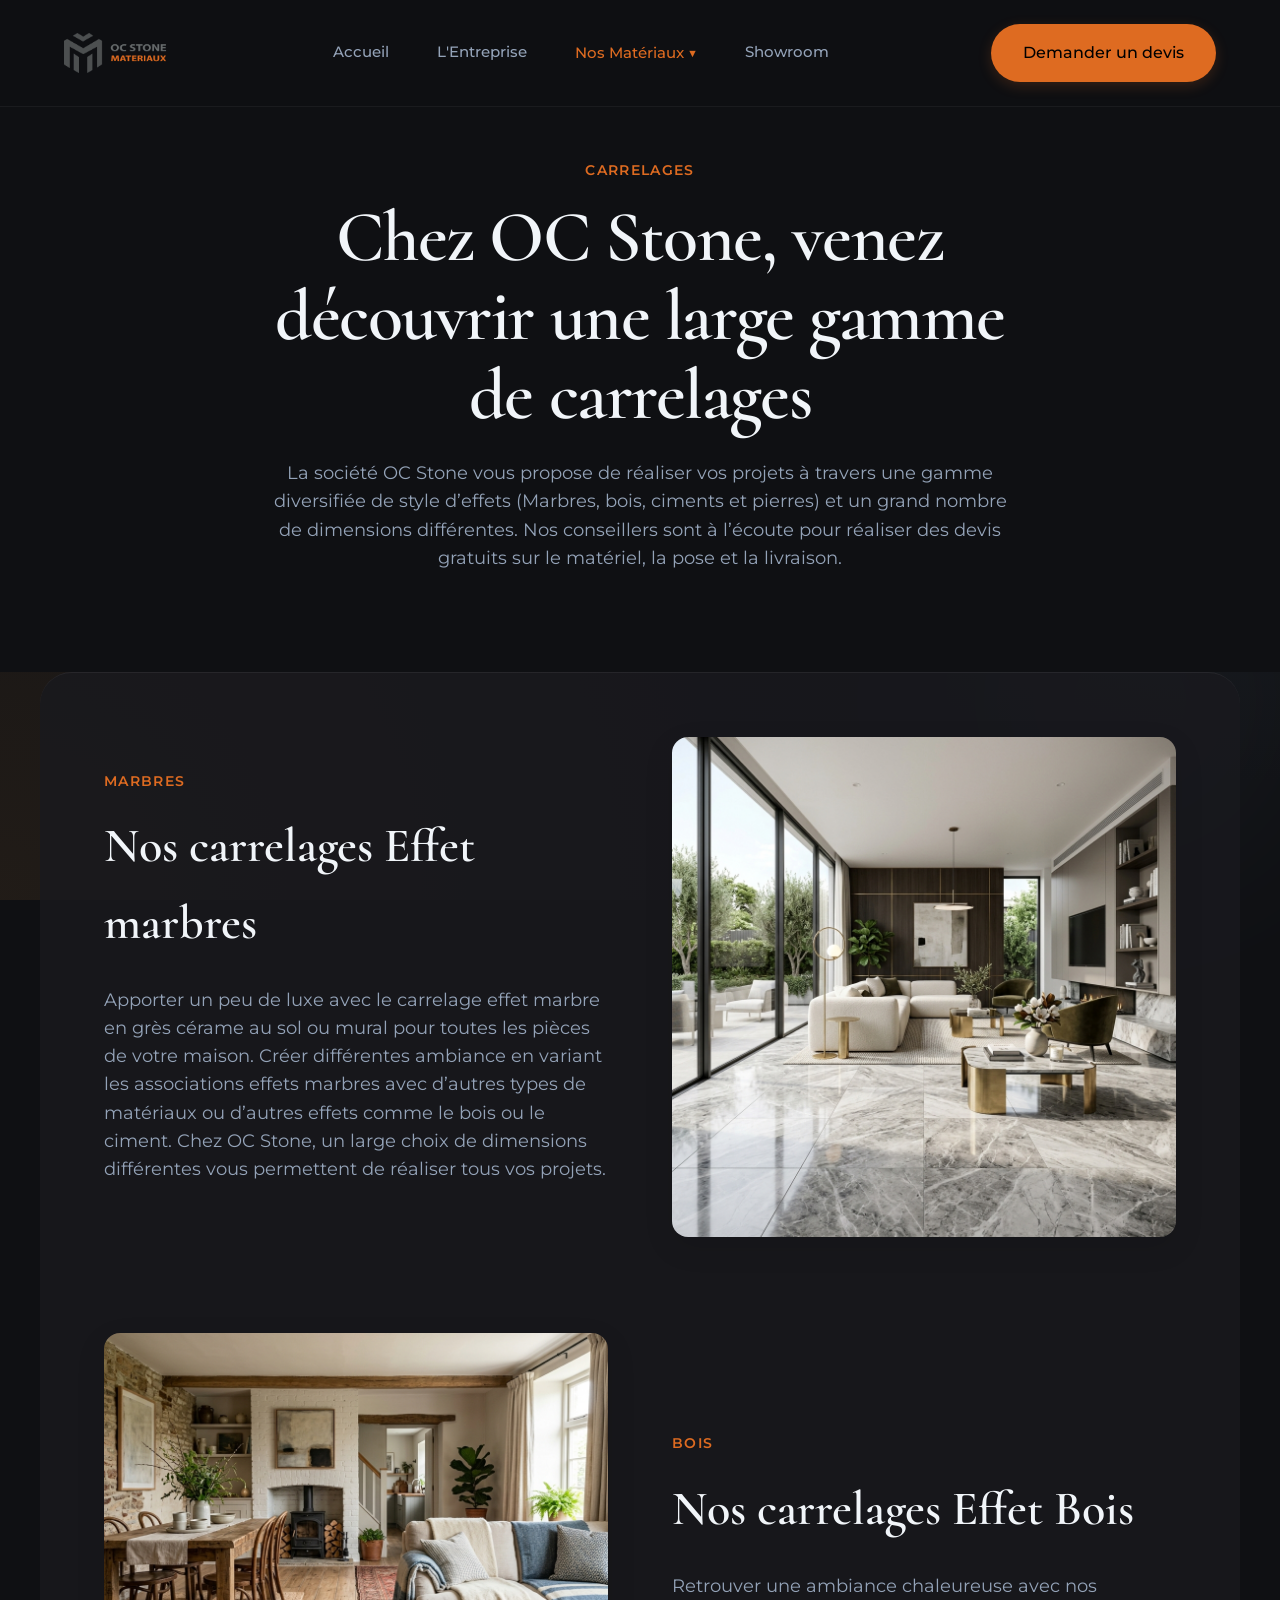
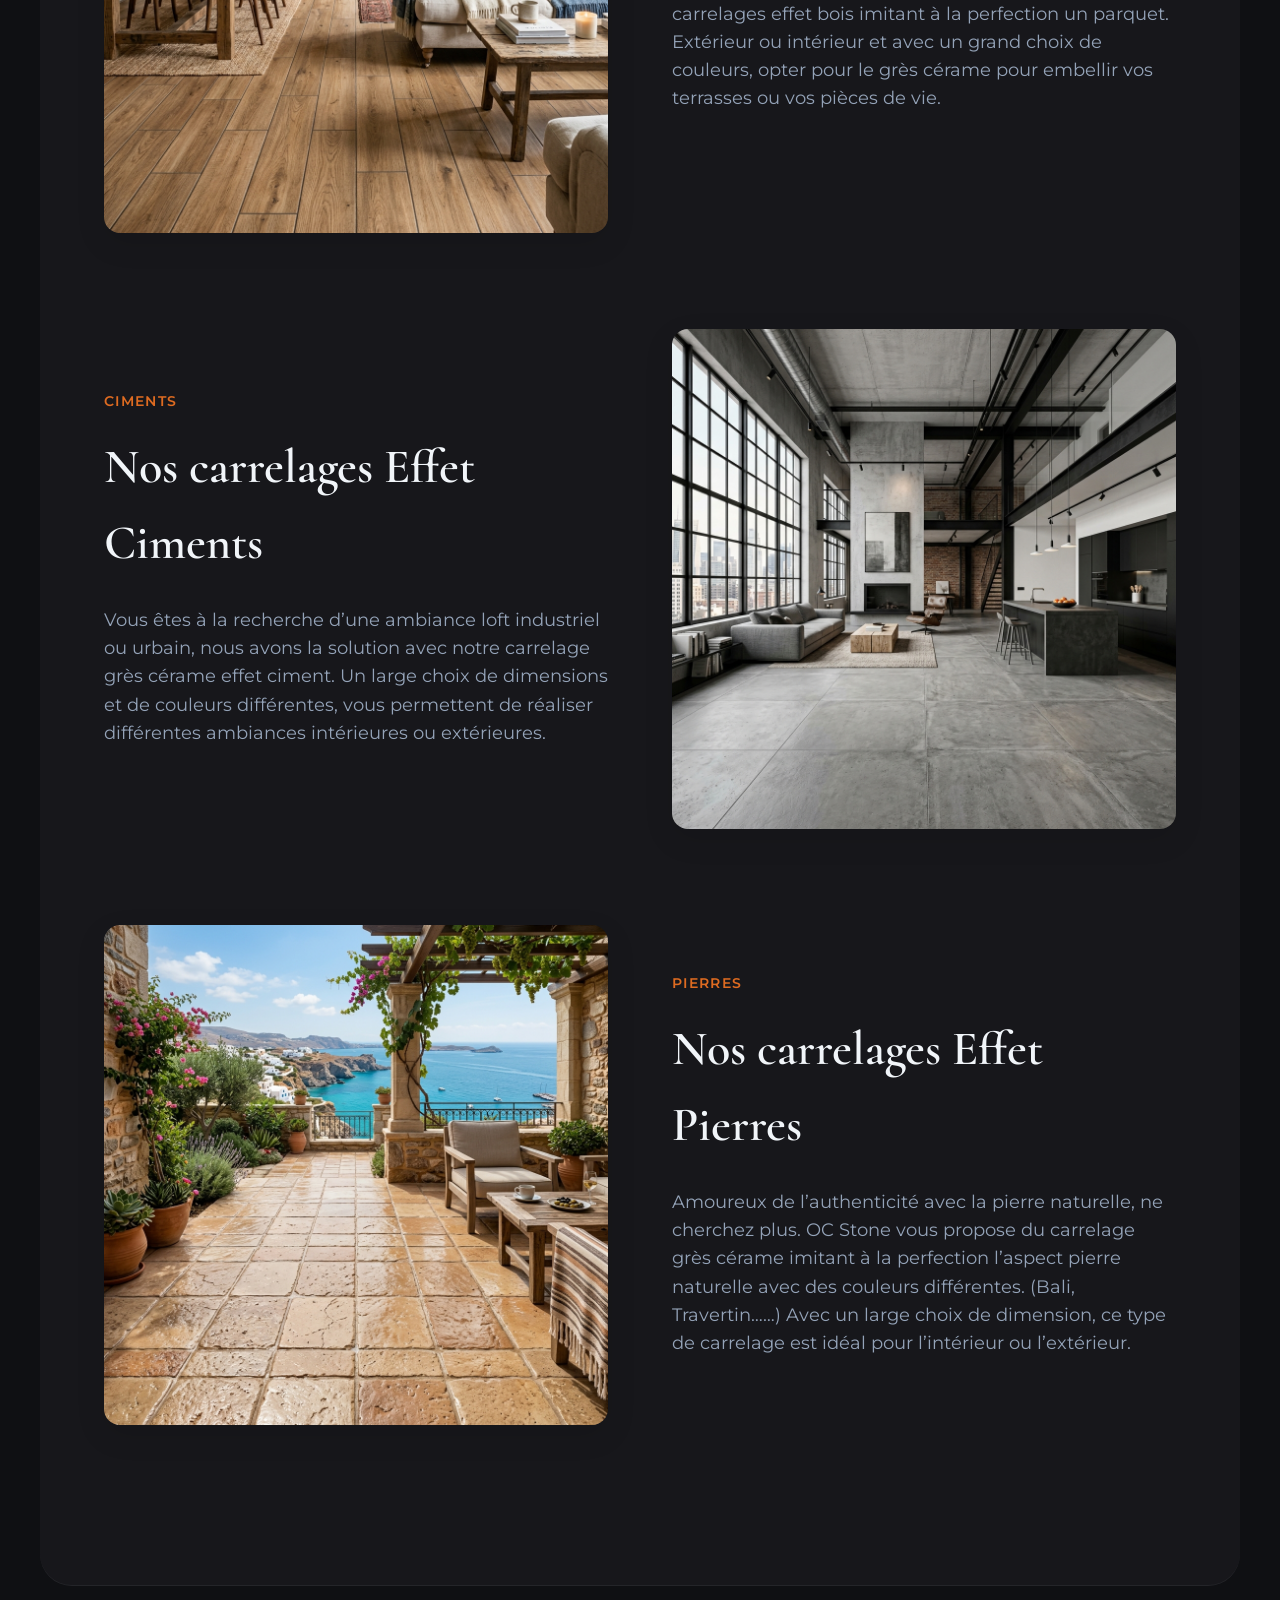
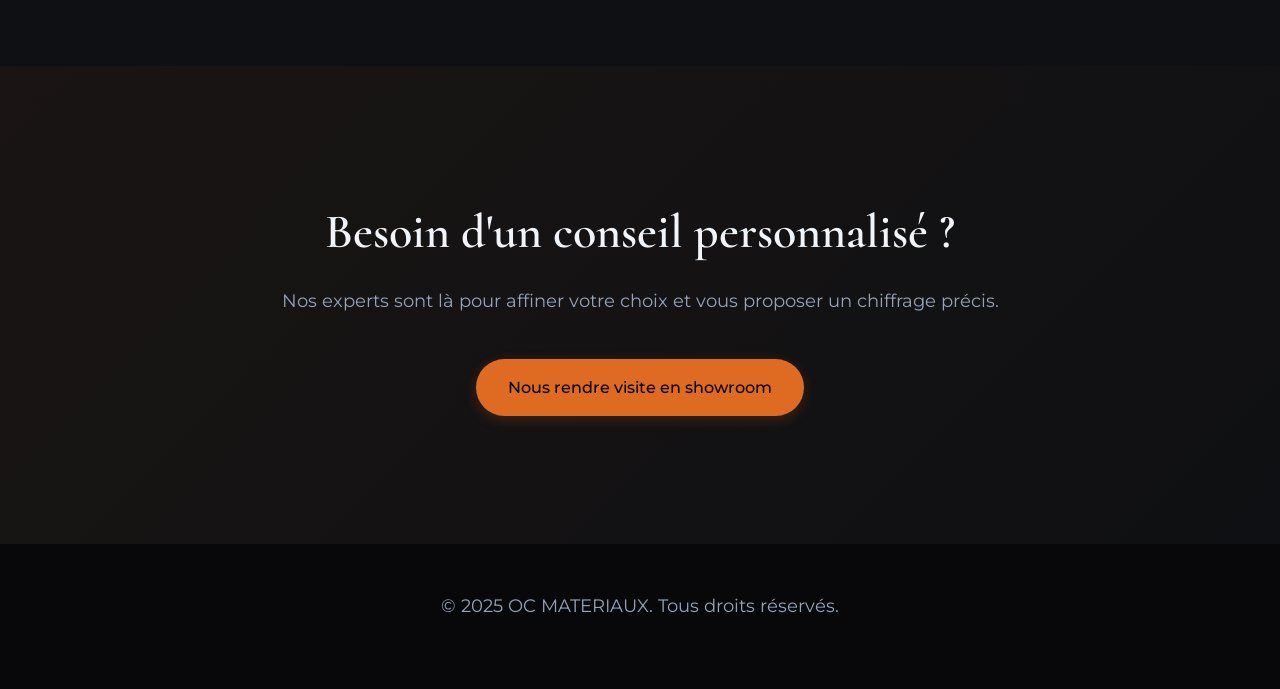
==== carrelages.html @ a868c3bb "Add devis form page and populate showroom page" ====
﻿<!DOCTYPE html>
<html lang="fr">

<head>
    <meta charset="UTF-8">
    <meta name="viewport" content="width=device-width, initial-scale=1.0">
    <title>Carrelages | OC Stone Matériaux</title>
    <meta name="description"
        content="Découvrez notre large gamme de carrelages grès cérame dans différents effets comme le marbre, le bois, le ciment et la pierre.">
    <link rel="stylesheet" href="styles.css">
    <link
        href="https://fonts.googleapis.com/css2?family=Cormorant:wght@400;500;600;700&family=Montserrat:wght@300;400;500;600&display=swap"
        rel="stylesheet">
    <style>
        .product-section {
            padding-top: 4rem;
            padding-bottom: 4rem;
        }

        .product-split {
            display: flex;
            align-items: center;
            gap: 4rem;
            margin-bottom: 6rem;
        }

        .product-split:nth-child(even) {
            flex-direction: row-reverse;
        }

        .product-split img {
            border-radius: 1rem;
            width: 100%;
            box-shadow: 0 10px 30px rgba(0, 0, 0, 0.1);
            max-height: 500px;
            object-fit: cover;
        }

        .product-text {
            flex: 1;
            min-width: 300px;
        }

        .product-image {
            flex: 1;
            min-width: 300px;
        }

        @media (max-width: 768px) {

            .product-split,
            .product-split:nth-child(even) {
                flex-direction: column;
                gap: 2rem;
                margin-bottom: 3rem;
            }

            .product-split img {
                max-height: 350px;
            }
        }

        .hero-bg {
            background-color: var(--bg);
            padding: 10rem 2rem 5rem 2rem;
            text-align: center;
            position: relative;
            z-index: 5;
        }
    </style>
</head>

<body>
    <header class="navbar">
        <div class="logo">
            <img src="images/logo-orange.png" alt="OC Stone Logo">
        </div>
        <nav>
            <a href="index.html">Accueil</a>
            <a href="entreprise.html">L'Entreprise</a>
            <div class="nav-dropdown">
                <a href="materiaux.html" class="active">Nos Matériaux ▼</a>
                <div class="dropdown-content">
                    <a href="carrelages.html">Carrelages</a>
                    <a href="travertin.html">Travertin</a>
                    <a href="faience.html">Faïence</a>
                    <a href="sanitaires.html">Sanitaires</a>
                    <a href="salle-de-bain.html">Salle de bain</a>
                    <a href="deco.html">Déco</a>
                </div>
            </div>
            <a href="showroom.html">Showroom</a>
        </nav>
        <div class="nav-actions">
            <a href="devis.html" class="btn-primary">Demander un devis</a>
        </div>
    </header>

    <main>
        <div class="orb orb-1"></div>
        <div class="orb orb-2"></div>

        <section class="hero-bg">
            <div class="container container-narrow text-center">
                <span class="subheading">CARRELAGES</span>
                <h1>Chez OC Stone, venez découvrir une large gamme de carrelages</h1>
                <p>La société OC Stone vous propose de réaliser vos projets à travers une gamme diversifiée de style
                    d’effets (Marbres, bois, ciments et pierres) et un grand nombre de dimensions différentes. Nos
                    conseillers sont à l’écoute pour réaliser des devis gratuits sur le matériel, la pose et la
                    livraison.</p>
            </div>
        </section>

        <section class="container product-section bg-light rounded-3xl p-4rem">
            <!-- Effet Marbre -->
            <div class="product-split">
                <div class="product-text">
                    <span class="subheading">MARBRES</span>
                    <h2>Nos carrelages Effet marbres</h2>
                    <p>Apporter un peu de luxe avec le carrelage effet marbre en grès cérame au sol ou mural pour toutes
                        les pièces de votre maison. Créer différentes ambiance en variant les associations effets
                        marbres avec d’autres types de matériaux ou d’autres effets comme le bois ou le ciment. Chez OC
                        Stone, un large choix de dimensions différentes vous permettent de réaliser tous vos projets.
                    </p>
                </div>
                <div class="product-image hover-lift">
                    <img src="images/carrelage_marbre.png" alt="Carrelage effet marbre">
                </div>
            </div>

            <!-- Effet Bois -->
            <div class="product-split">
                <div class="product-text">
                    <span class="subheading">BOIS</span>
                    <h2>Nos carrelages Effet Bois</h2>
                    <p>Retrouver une ambiance chaleureuse avec nos carrelages effet bois imitant à la perfection un
                        parquet. Extérieur ou intérieur et avec un grand choix de couleurs, opter pour le grès cérame
                        pour embellir vos terrasses ou vos pièces de vie.</p>
                </div>
                <div class="product-image hover-lift">
                    <img src="images/carrelage_bois.png" alt="Carrelage effet bois">
                </div>
            </div>

            <!-- Effet Ciments -->
            <div class="product-split">
                <div class="product-text">
                    <span class="subheading">CIMENTS</span>
                    <h2>Nos carrelages Effet Ciments</h2>
                    <p>Vous êtes à la recherche d’une ambiance loft industriel ou urbain, nous avons la solution avec
                        notre carrelage grès cérame effet ciment. Un large choix de dimensions et de couleurs
                        différentes, vous permettent de réaliser différentes ambiances intérieures ou extérieures.</p>
                </div>
                <div class="product-image hover-lift">
                    <img src="images/carrelage_ciment.png" alt="Carrelage effet ciment">
                </div>
            </div>

            <!-- Effet Pierres -->
            <div class="product-split">
                <div class="product-text">
                    <span class="subheading">PIERRES</span>
                    <h2>Nos carrelages Effet Pierres</h2>
                    <p>Amoureux de l’authenticité avec la pierre naturelle, ne cherchez plus. OC Stone vous propose du
                        carrelage grès cérame imitant à la perfection l’aspect pierre naturelle avec des couleurs
                        différentes. (Bali, Travertin……) Avec un large choix de dimension, ce type de carrelage est
                        idéal pour l’intérieur ou l’extérieur.</p>
                </div>
                <div class="product-image hover-lift">
                    <img src="images/carrelage_pierre.png" alt="Carrelage effet pierre">
                </div>
            </div>
        </section>

        <section class="cta-section mt-section">
            <div class="container container-narrow text-center effect-morphing">
                <h2>Besoin d'un conseil personnalisé ?</h2>
                <p>Nos experts sont là pour affiner votre choix et vous proposer un chiffrage précis.</p>
                <a href="showroom.html" class="btn-primary btn-large mt-4">Nous rendre visite en showroom</a>
            </div>
        </section>
    </main>

    <footer>
        <div class="footer-bottom">
            <p>&copy; 2025 OC MATERIAUX. Tous droits réservés.</p>
        </div>
    </footer>
</body>

</html>
---- styles.css ----
:root {
    --primary: #de6b21; /* Softer orange */
    --secondary: #c75712;
    --cta: #de6b21;
    --cta-hover: #f07f35;
    --bg: #0f1013; /* Very dark slate, almost black */
    --text-main: #f1f5f9;
    --text-muted: #94a3b8;
    --glass-bg: rgba(25, 26, 30, 0.6);
    --glass-border: rgba(255, 255, 255, 0.06);
    
    --font-heading: 'Cormorant', serif;
    --font-body: 'Montserrat', sans-serif;
    
    --transition: all 0.4s cubic-bezier(0.16, 1, 0.3, 1);
}

* {
    margin: 0;
    padding: 0;
    box-sizing: border-box;
}

body {
    font-family: var(--font-body);
    background-color: var(--bg);
    background-image: 
        radial-gradient(circle at top right, rgba(40, 45, 55, 0.6), transparent 50%),
        radial-gradient(circle at bottom left, rgba(60, 45, 30, 0.4), transparent 60%);
    background-attachment: fixed;
    color: var(--text-main);
    line-height: 1.6;
    overflow-x: hidden;
}

a {
    text-decoration: none;
    color: inherit;
    cursor: pointer;
    transition: var(--transition);
}

img {
    max-width: 100%;
    display: block;
}

/* Typography */
h1, h2, h3, h4 {
    font-family: var(--font-heading);
    color: var(--text-main);
    font-weight: 600;
}

h1 { font-size: 4.5rem; line-height: 1.1; margin-bottom: 1.5rem; letter-spacing: -0.02em; }
h2 { font-size: 3rem; margin-bottom: 1.5rem; }
h3 { font-size: 1.75rem; margin-bottom: 1rem; }
p { margin-bottom: 1.25rem; color: var(--text-muted); font-size: 1.1rem; }

/* Components */
.container {
    max-width: 1200px;
    margin: 0 auto;
    padding: 0 2rem;
}
.container-narrow { max-width: 800px; margin: 0 auto; }
.text-center { text-align: center; }
.text-left { text-align: left; }
.mt-4 { margin-top: 1.5rem; }

.btn-primary, .btn-secondary {
    display: inline-flex;
    align-items: center;
    justify-content: center;
    padding: 1rem 2rem;
    font-size: 1rem;
    font-weight: 500;
    border-radius: 9999px; /* Pill shape for elegance */
    transition: var(--transition);
}

.btn-primary {
    background-color: var(--cta);
    color: #000;
    box-shadow: 0 4px 14px rgba(222, 107, 33, 0.2);
}

.btn-primary:hover {
    background-color: var(--cta-hover);
    transform: translateY(-2px);
    box-shadow: 0 6px 20px rgba(222, 107, 33, 0.3);
}

.btn-secondary {
    background-color: transparent;
    border: 1px solid var(--primary);
    color: var(--primary);
}

.btn-secondary:hover {
    background-color: var(--primary);
    color: #fff;
}

.badge {
    display: inline-block;
    padding: 0.5rem 1rem;
    border-radius: 9999px;
    background-color: rgba(222, 107, 33, 0.15);
    color: var(--primary);
    font-size: 0.85rem;
    font-weight: 600;
    letter-spacing: 0.05em;
    margin-bottom: 1.5rem;
}

/* Navbar */
.navbar {
    position: fixed;
    top: 0; left: 0; right: 0;
    display: flex;
    justify-content: space-between;
    align-items: center;
    padding: 1.5rem 4rem;
    z-index: 100;
    background: rgba(15, 16, 19, 0.85);
    -webkit-backdrop-filter: blur(12px);
    backdrop-filter: blur(12px);
    border-bottom: 1px solid rgba(255, 255, 255, 0.05);
}
.navbar .logo {
    font-family: var(--font-heading);
    font-size: 1.5rem;
    font-weight: 700;
    letter-spacing: 0.05em;
    color: var(--text-main);
}
.navbar .logo img {
    height: 40px;
    width: auto;
}
.navbar nav {
    display: flex;
    gap: 3rem;
}
.navbar nav a {
    font-weight: 500;
    color: var(--text-muted);
    font-size: 0.95rem;
}
.navbar nav a:hover, .navbar nav a.active {
    color: var(--cta);
}

/* Dropdown */
.nav-dropdown {
    position: relative;
    display: inline-block;
}
.dropdown-content {
    display: none;
    position: absolute;
    background-color: rgba(25, 26, 30, 0.95);
    -webkit-backdrop-filter: blur(12px);
    backdrop-filter: blur(12px);
    border: 1px solid var(--glass-border);
    min-width: 200px;
    box-shadow: 0px 8px 16px 0px rgba(0,0,0,0.5);
    z-index: 101;
    border-radius: 0.5rem;
    padding: 0.5rem 0;
    top: 150%;
    left: 0;
    opacity: 0;
    transition: opacity 0.3s ease, top 0.3s ease;
}
.dropdown-content a {
    color: var(--text-main);
    padding: 12px 16px;
    text-decoration: none;
    display: block;
    font-size: 0.9rem;
    text-transform: uppercase;
    letter-spacing: 0.05em;
    font-weight: 600;
}
.dropdown-content a:hover {
    background-color: rgba(255, 255, 255, 0.05);
    color: var(--cta);
}
.nav-dropdown:hover .dropdown-content {
    display: block;
    opacity: 1;
    top: 100%;
}

/* Layout specific */
.glass-hero {
    position: relative;
    min-height: 100vh;
    display: flex;
    align-items: center;
    justify-content: center;
    text-align: center;
    overflow: hidden;
}

.hero-small {
    min-height: 50vh;
}

.hero-content {
    position: relative;
    z-index: 10;
    max-width: 900px;
    padding: 0 2rem;
}

.hero-buttons {
    display: flex;
    gap: 1.5rem;
    justify-content: center;
    margin-top: 2.5rem;
}

/* Orbs */
.orb {
    position: absolute;
    border-radius: 50%;
    filter: blur(80px);
    z-index: 0;
    opacity: 0.4;
    animation: float 20s infinite ease-in-out alternate;
}
.orb-1 {
    width: 600px;
    height: 600px;
    background: radial-gradient(circle, rgba(222, 107, 33, 0.15) 0%, rgba(15,16,19,0) 70%);
    top: -100px;
    left: -200px;
}
.orb-2 {
    width: 500px;
    height: 500px;
    background: radial-gradient(circle, rgba(100,120,140,0.3) 0%, rgba(15,16,19,0) 70%);
    bottom: -50px;
    right: -100px;
    animation-delay: -5s;
}

@keyframes float {
    0% { transform: translate(0, 0) scale(1); }
    100% { transform: translate(50px, 40px) scale(1.1); }
}

/* Sections */
.pt-section { padding-top: 8rem; padding-bottom: 8rem; }
.mt-section { margin-top: 5rem; }
.bg-light { background-color: rgba(25, 26, 30, 0.8); position: relative; z-index: 5; border-top: 1px solid var(--glass-border); border-bottom: 1px solid var(--glass-border);}

.subheading {
    display: block;
    font-weight: 600;
    color: var(--cta);
    margin-bottom: 1rem;
    letter-spacing: 0.1em;
    text-transform: uppercase;
    font-size: 0.85rem;
}

.about-grid {
    display: flex;
    align-items: center;
    justify-content: space-between;
    gap: 4rem;
}
.about-text {
    max-width: 800px;
    margin: 0 auto;
    text-align: center;
}
.about-text.full-width-left {
    text-align: left;
    max-width: 100%;
}
.about-content-split {
    display: flex;
    gap: 2rem;
    align-items: flex-start;
    flex-wrap: wrap;
}
.about-content-column {
    flex: 1;
    min-width: 300px;
}
.about-featured-image {
    border-radius: 1rem;
    width: 100%;
    box-shadow: 0 10px 30px rgba(0,0,0,0.1);
}

/* Cards */
.pillars-grid {
    display: grid;
    grid-template-columns: repeat(2, 1fr);
    gap: 3rem;
    margin-top: 3rem;
}

.pillar-img {
    border-radius: 0.5rem;
    margin-bottom: 1rem;
    width: 100%;
}

.glass-card {
    background: var(--glass-bg);
    -webkit-backdrop-filter: blur(16px);
    backdrop-filter: blur(16px);
    border: 1px solid var(--glass-border);
    border-radius: 1.5rem;
    padding: 3rem;
    box-shadow: 0 20px 40px rgba(0, 0, 0, 0.03);
    transition: var(--transition);
}

.hover-lift:hover {
    transform: translateY(-8px);
    box-shadow: 0 30px 60px rgba(0, 0, 0, 0.06);
}

.pillar-date {
    display: inline-block;
    padding: 0.3rem 0.8rem;
    background: rgba(222, 107, 33, 0.1);
    color: var(--primary);
    border-radius: 4px;
    font-weight: 500;
    font-size: 0.8rem;
    margin-bottom: 1.5rem;
}

/* CTA Section */
.cta-section {
    padding: 8rem 2rem;
    background: linear-gradient(135deg, rgba(222, 107, 33, 0.05) 0%, var(--bg) 100%);
    position: relative;
    z-index: 5;
}

.cta-section h2 { margin-bottom: 1rem; }

.contact-info {
    font-size: 0.95rem;
    color: var(--text-muted);
}

/* Footer */
footer {
    background-color: #08080a;
    color: var(--text-muted);
    text-align: center;
    padding: 3rem 2rem;
    position: relative;
    z-index: 10;
}

/* Form Styles */
.custom-form .form-group {
    margin-bottom: 1.25rem;
}
.custom-form label {
    display: block;
    margin-bottom: 0.5rem;
    color: var(--text-muted);
    font-weight: 500;
}
.custom-form .form-control {
    width: 100%;
    padding: 0.75rem 1rem;
    background: rgba(255, 255, 255, 0.05);
    border: 1px solid var(--glass-border);
    border-radius: 4px;
    color: var(--text-main);
    font-family: var(--font-body);
    transition: var(--transition);
}
.custom-form .form-control:focus {
    outline: none;
    border-color: var(--primary);
    background: rgba(255, 255, 255, 0.08);
}
.custom-form .form-check {
    display: flex;
    align-items: center;
    gap: 0.5rem;
}
.form-check-label {
    font-size: 0.9rem;
    margin-bottom: 2px;
}
.btn-submit {
    padding: 1rem;
    width: 100%;
    font-size: 1.1rem;
    border: none;
    border-radius: 8px;
    font-weight: 600;
}
.contact-form-card {
    padding: 2.5rem;
}
.devis-grid {
    display: grid;
    grid-template-columns: 1fr 1fr;
    gap: 4rem;
    align-items: start;
}
.showroom-text-content {
    max-width: 800px;
    color: var(--text-muted);
    font-size: 1.1rem;
    line-height: 1.8;
}

/* Responsiveness */
@media (max-width: 768px) {
    h1 { font-size: 3rem; }
    h2 { font-size: 2.25rem; }
    .hero-buttons { flex-direction: column; }
    .pillars-grid { grid-template-columns: 1fr; }
    .navbar { padding: 1.5rem 2rem; }
    .navbar nav { display: none; } /* Mobile menu needed logic later */
}

/* Utilities extracted from inline styles */
.pt-10rem { padding-top: 10rem; }
.m-auto { margin: 0 auto; }
.mt-4rem { margin-top: 4rem; }
.mt-1rem { margin-top: 1rem; }
.mt-1-5rem { margin-top: 1.5rem; }
.text-main-strong { color: var(--text-main); font-weight: 500; }
.link-cta { color: var(--cta); text-decoration: underline; }
.title-cta-sm { font-size: 1.1rem; margin-bottom: 0.5rem; color: var(--cta); }
.d-block { display: block; }
.a-inherit { color: inherit; text-decoration: none; }
.rounded-3xl { border-radius: 2rem; }
.p-4rem { padding: 4rem; }
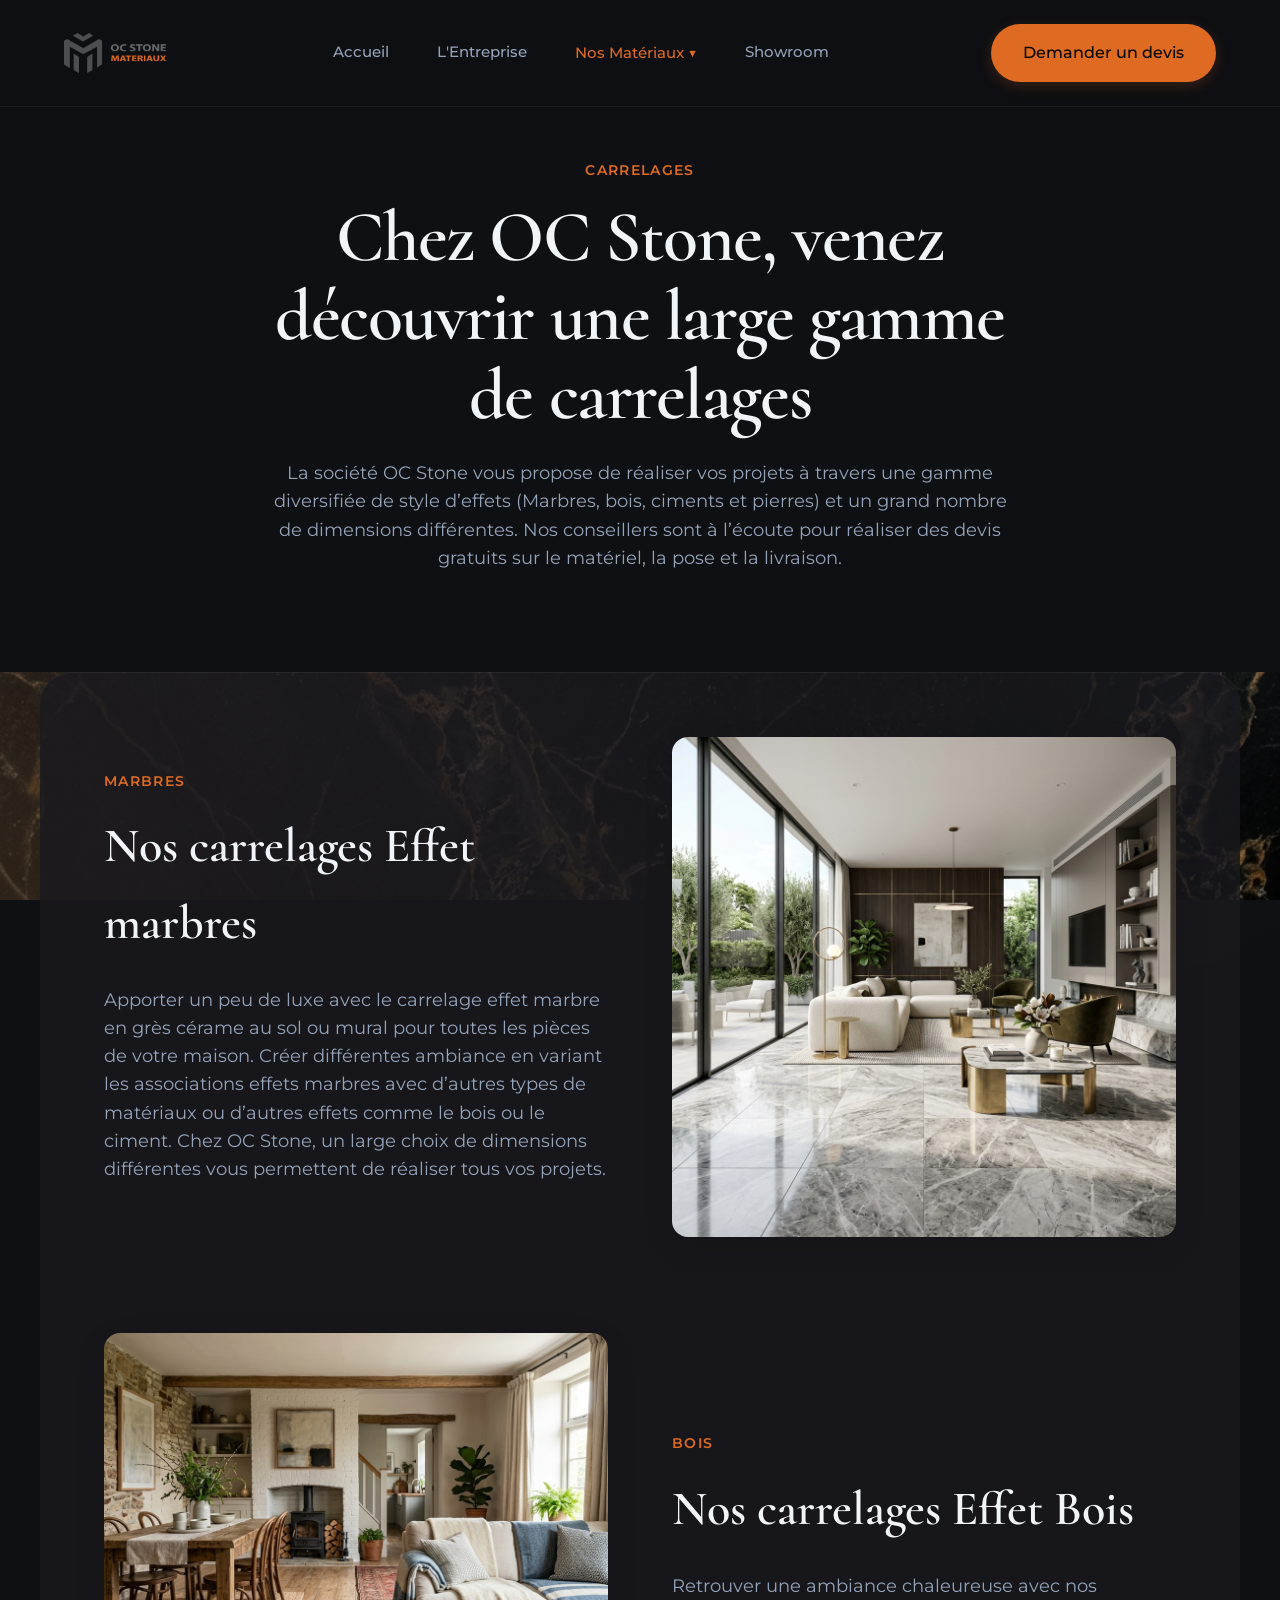
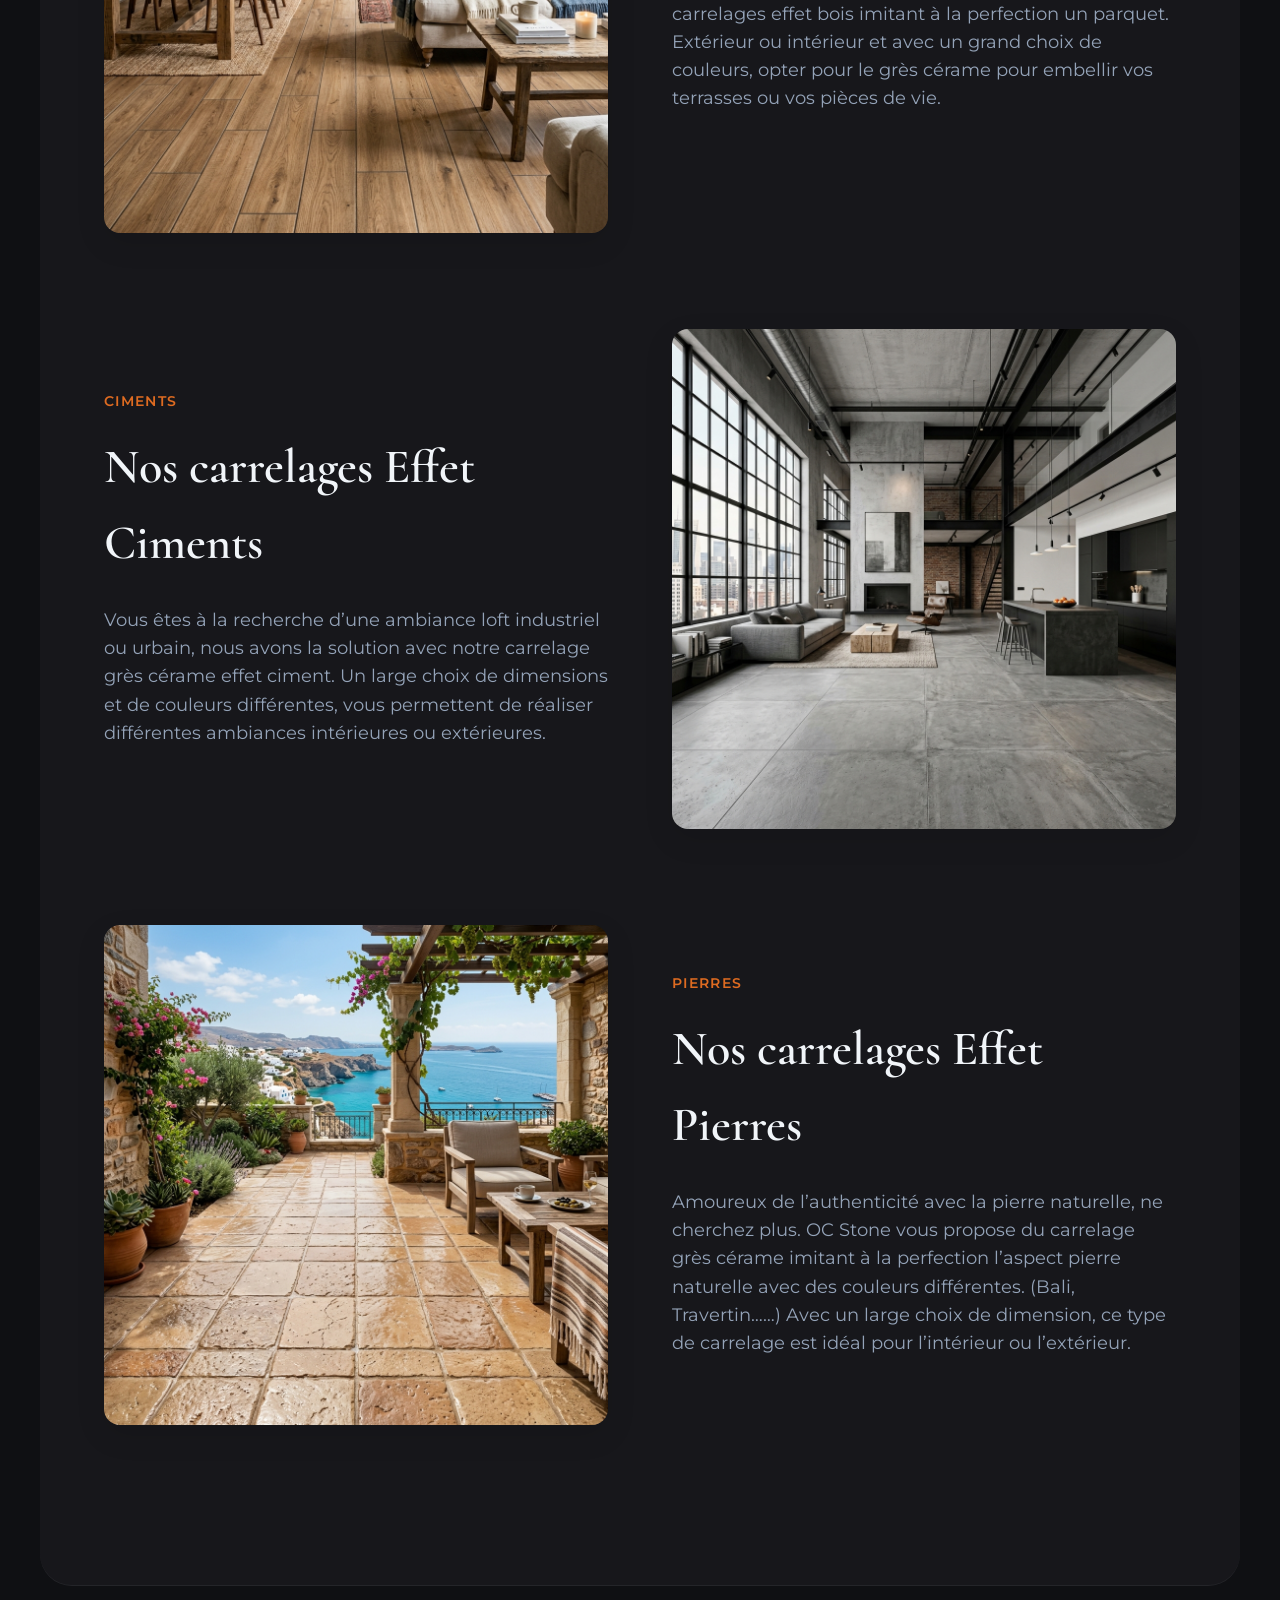
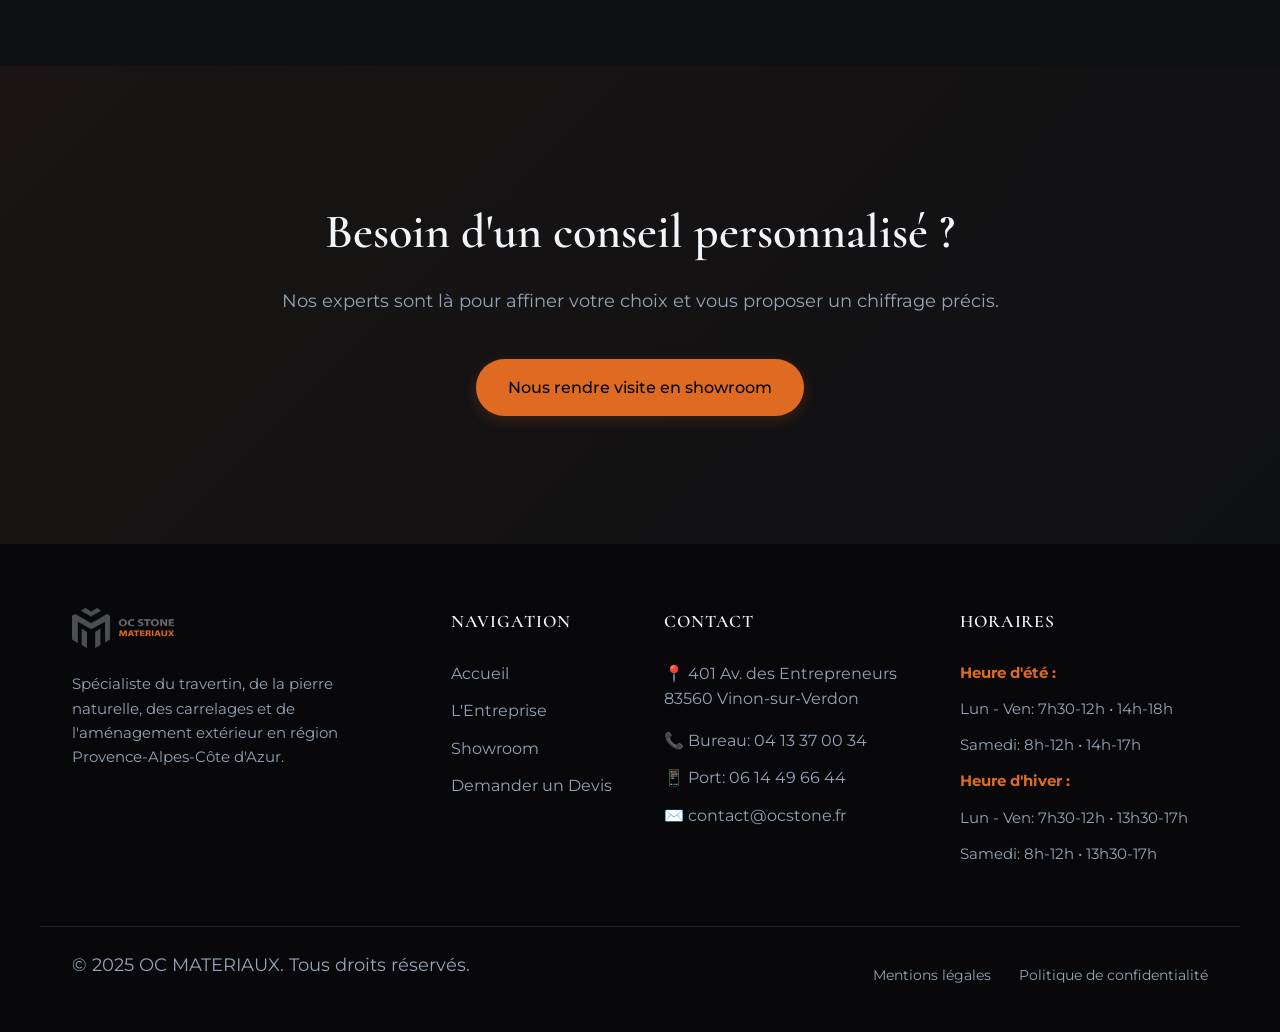
==== commit acdcbd3d: "Refactor: Add Nero Portoro marble background, improve Showroom page, and rewrite global footer" ====
--- a/carrelages.html
+++ b/carrelages.html
@@ -181,9 +181,52 @@
         </section>
     </main>
 
-    <footer>
-        <div class="footer-bottom">
+    <footer class="site-footer">
+        <div class="footer-grid container">
+            <div class="footer-col">
+                <img src="images/logo-orange.png" alt="OC Stone Logo" class="mb-1-5rem" style="height: 40px;">
+                <p class="fs-0-95rem">Spécialiste du travertin, de la pierre naturelle, des carrelages et de l'aménagement extérieur en région Provence-Alpes-Côte d'Azur.</p>
+            </div>
+            
+            <div class="footer-col">
+                <h4>Navigation</h4>
+                <ul>
+                    <li><a href="index.html">Accueil</a></li>
+                    <li><a href="entreprise.html">L'Entreprise</a></li>
+                    <li><a href="showroom.html">Showroom</a></li>
+                    <li><a href="devis.html">Demander un Devis</a></li>
+                </ul>
+            </div>
+            
+            <div class="footer-col">
+                <h4>Contact</h4>
+                <ul>
+                    <li><a href="https://maps.app.goo.gl/pUawkvNC47tRd5L9A" target="_blank" rel="noopener">📍 401 Av. des Entrepreneurs<br>83560 Vinon-sur-Verdon</a></li>
+                    <li class="mt-1rem"><a href="tel:+33413370034">📞 Bureau: 04 13 37 00 34</a></li>
+                    <li><a href="tel:+33614496644">📱 Port: 06 14 49 66 44</a></li>
+                    <li><a href="mailto:contact@ocstone.fr">✉️ contact@ocstone.fr</a></li>
+                </ul>
+            </div>
+            
+            <div class="footer-col">
+                <h4>Horaires</h4>
+                <ul class="fs-0-95rem">
+                    <li><strong class="color-primary">Heure d'été :</strong></li>
+                    <li>Lun - Ven: 7h30-12h • 14h-18h</li>
+                    <li class="mb-1rem">Samedi: 8h-12h • 14h-17h</li>
+                    <li><strong class="color-primary">Heure d'hiver :</strong></li>
+                    <li>Lun - Ven: 7h30-12h • 13h30-17h</li>
+                    <li>Samedi: 8h-12h • 13h30-17h</li>
+                </ul>
+            </div>
+        </div>
+        
+        <div class="footer-bottom-bar container">
             <p>&copy; 2025 OC MATERIAUX. Tous droits réservés.</p>
+            <div class="footer-bottom-links">
+                <a href="#mentions">Mentions légales</a>
+                <a href="#confidentialite">Politique de confidentialité</a>
+            </div>
         </div>
     </footer>
 </body>
--- a/styles.css
+++ b/styles.css
@@ -25,8 +25,11 @@
     font-family: var(--font-body);
     background-color: var(--bg);
     background-image: 
-        radial-gradient(circle at top right, rgba(40, 45, 55, 0.6), transparent 50%),
-        radial-gradient(circle at bottom left, rgba(60, 45, 30, 0.4), transparent 60%);
+        radial-gradient(circle at top right, rgba(40, 45, 55, 0.8), transparent 50%),
+        radial-gradient(circle at bottom left, rgba(60, 45, 30, 0.7), transparent 60%),
+        url('./images/nero_portoro_marble_texture.png');
+    background-size: cover;
+    background-position: center;
     background-attachment: fixed;
     color: var(--text-main);
     line-height: 1.6;
@@ -356,13 +359,64 @@
 }
 
 /* Footer */
-footer {
+.site-footer {
     background-color: #08080a;
     color: var(--text-muted);
-    text-align: center;
-    padding: 3rem 2rem;
+    padding: 4rem 2rem 2rem 2rem;
     position: relative;
     z-index: 10;
+    margin-top: auto;
+}
+.footer-grid {
+    display: grid;
+    grid-template-columns: 2fr 1fr 1.5fr 1.5fr;
+    gap: 3rem;
+    text-align: left;
+    padding-bottom: 3rem;
+}
+.footer-col h4 {
+    color: var(--text-main);
+    font-size: 1.1rem;
+    margin-bottom: 1.5rem;
+    letter-spacing: 0.05em;
+    text-transform: uppercase;
+}
+.footer-col ul {
+    list-style: none;
+}
+.footer-col ul li {
+    margin-bottom: 0.75rem;
+}
+.footer-col a {
+    color: var(--text-muted);
+    text-decoration: none;
+    transition: var(--transition);
+}
+.footer-col a:hover {
+    color: var(--cta);
+}
+.footer-bottom-bar {
+    border-top: 1px solid rgba(255, 255, 255, 0.1);
+    padding-top: 1.5rem;
+    display: flex;
+    justify-content: space-between;
+    align-items: center;
+    font-size: 0.9rem;
+}
+.footer-bottom-links a {
+    margin-left: 1.5rem;
+    color: var(--text-muted);
+}
+.footer-bottom-links a:hover {
+    color: var(--cta);
+}
+@media (max-width: 900px) {
+    .footer-grid { grid-template-columns: 1fr 1fr; gap: 2rem; }
+    .footer-bottom-bar { flex-direction: column; gap: 1rem; text-align: center; }
+    .footer-bottom-links a { margin: 0 0.75rem; }
+}
+@media (max-width: 500px) {
+    .footer-grid { grid-template-columns: 1fr; }
 }
 
 /* Form Styles */
@@ -446,3 +500,23 @@
 .a-inherit { color: inherit; text-decoration: none; }
 .rounded-3xl { border-radius: 2rem; }
 .p-4rem { padding: 4rem; }
+
+/* Devis specific & global utilities */
+.fs-3-8rem { font-size: 3.8rem; }
+.fs-1-15rem { font-size: 1.15rem; }
+.fs-1-1rem { font-size: 1.1rem; }
+.fs-0-95rem { font-size: 0.95rem; }
+.mb-0 { margin-bottom: 0; }
+.mb-0-5rem { margin-bottom: 0.5rem; }
+.mb-1-25rem { margin-bottom: 1.25rem; }
+.mb-1-5rem { margin-bottom: 1.5rem; }
+.mb-2rem { margin-bottom: 2rem; }
+.mt-0 { margin-top: 0; }
+.pd-1-2rem { padding: 1rem 2rem; }
+.ml-8px { margin-left: 8px; }
+.color-muted { color: var(--text-muted); }
+.color-primary { color: var(--primary); }
+.d-inline-block { display: inline-block; }
+.border-l-primary { border-left: 3px solid var(--primary); }
+.p-1-5rem { padding: 1.5rem; }
+.col-span-full { grid-column: 1 / -1; }
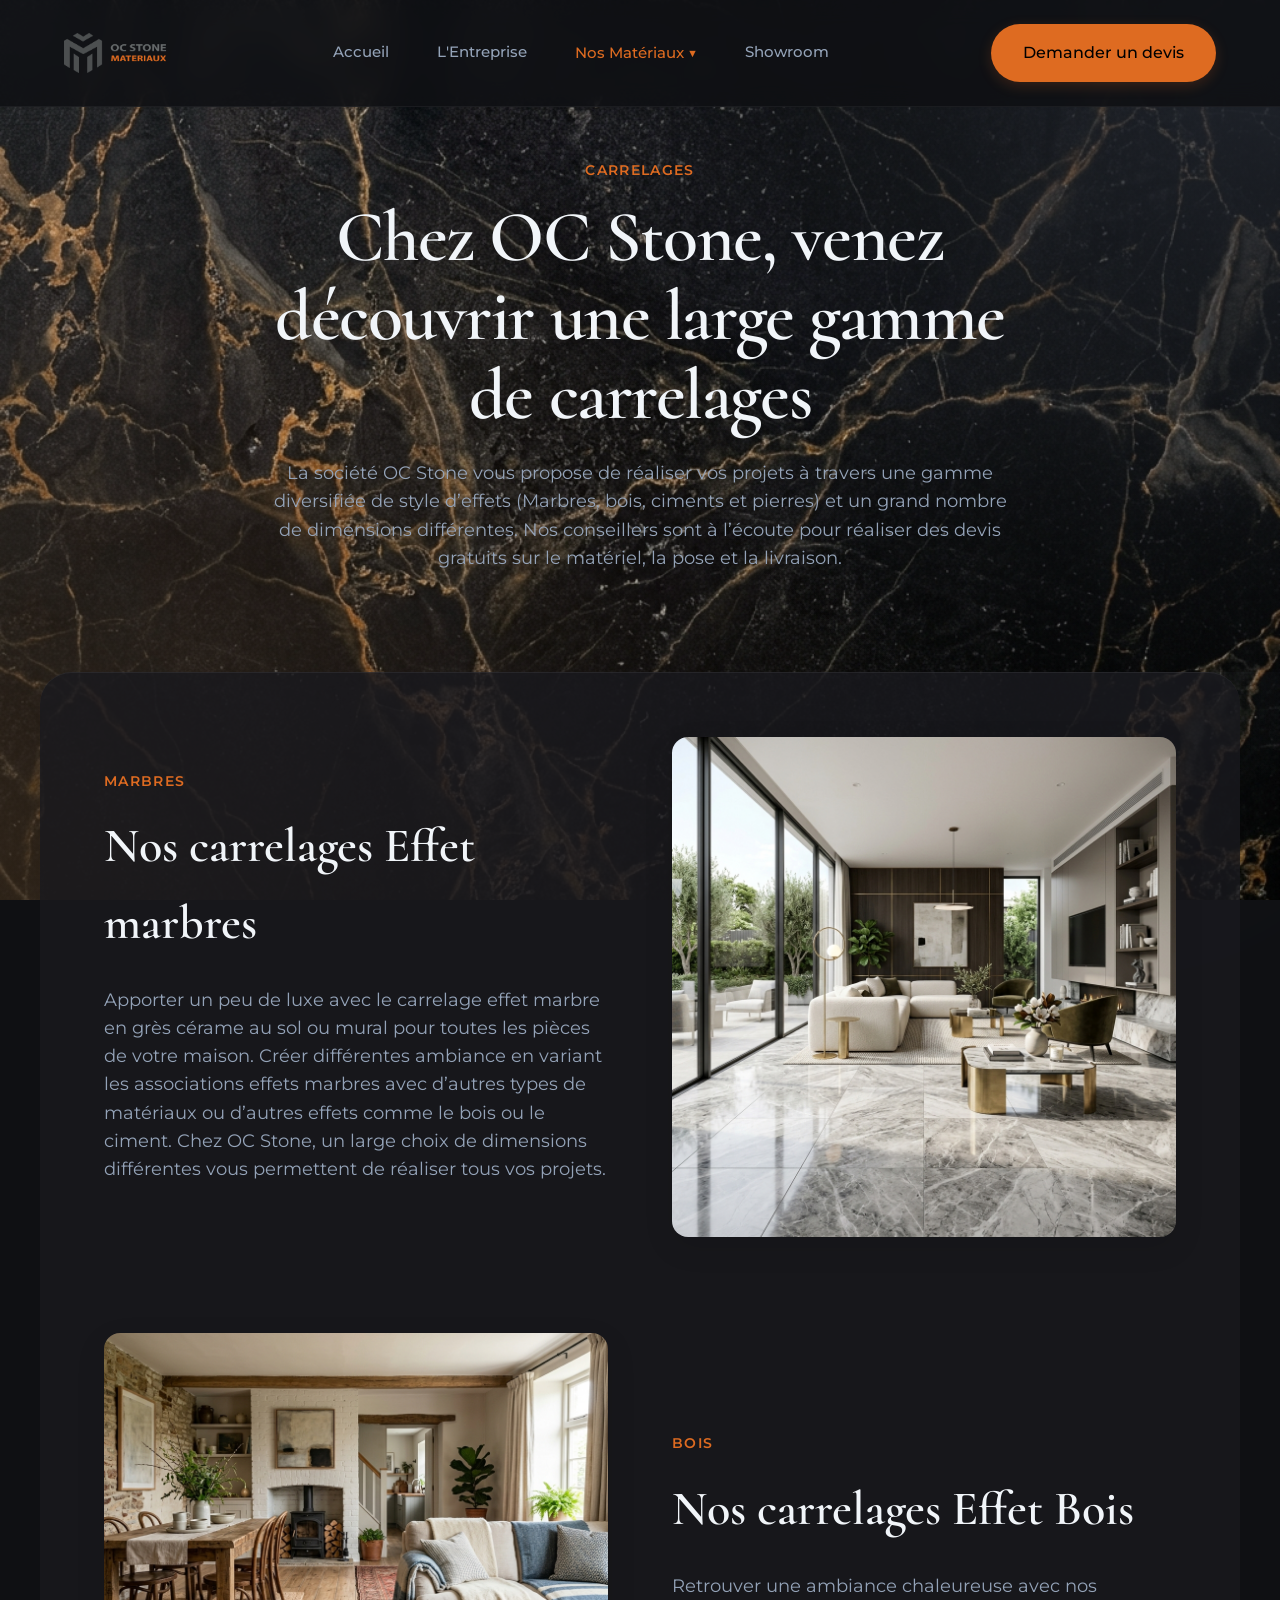
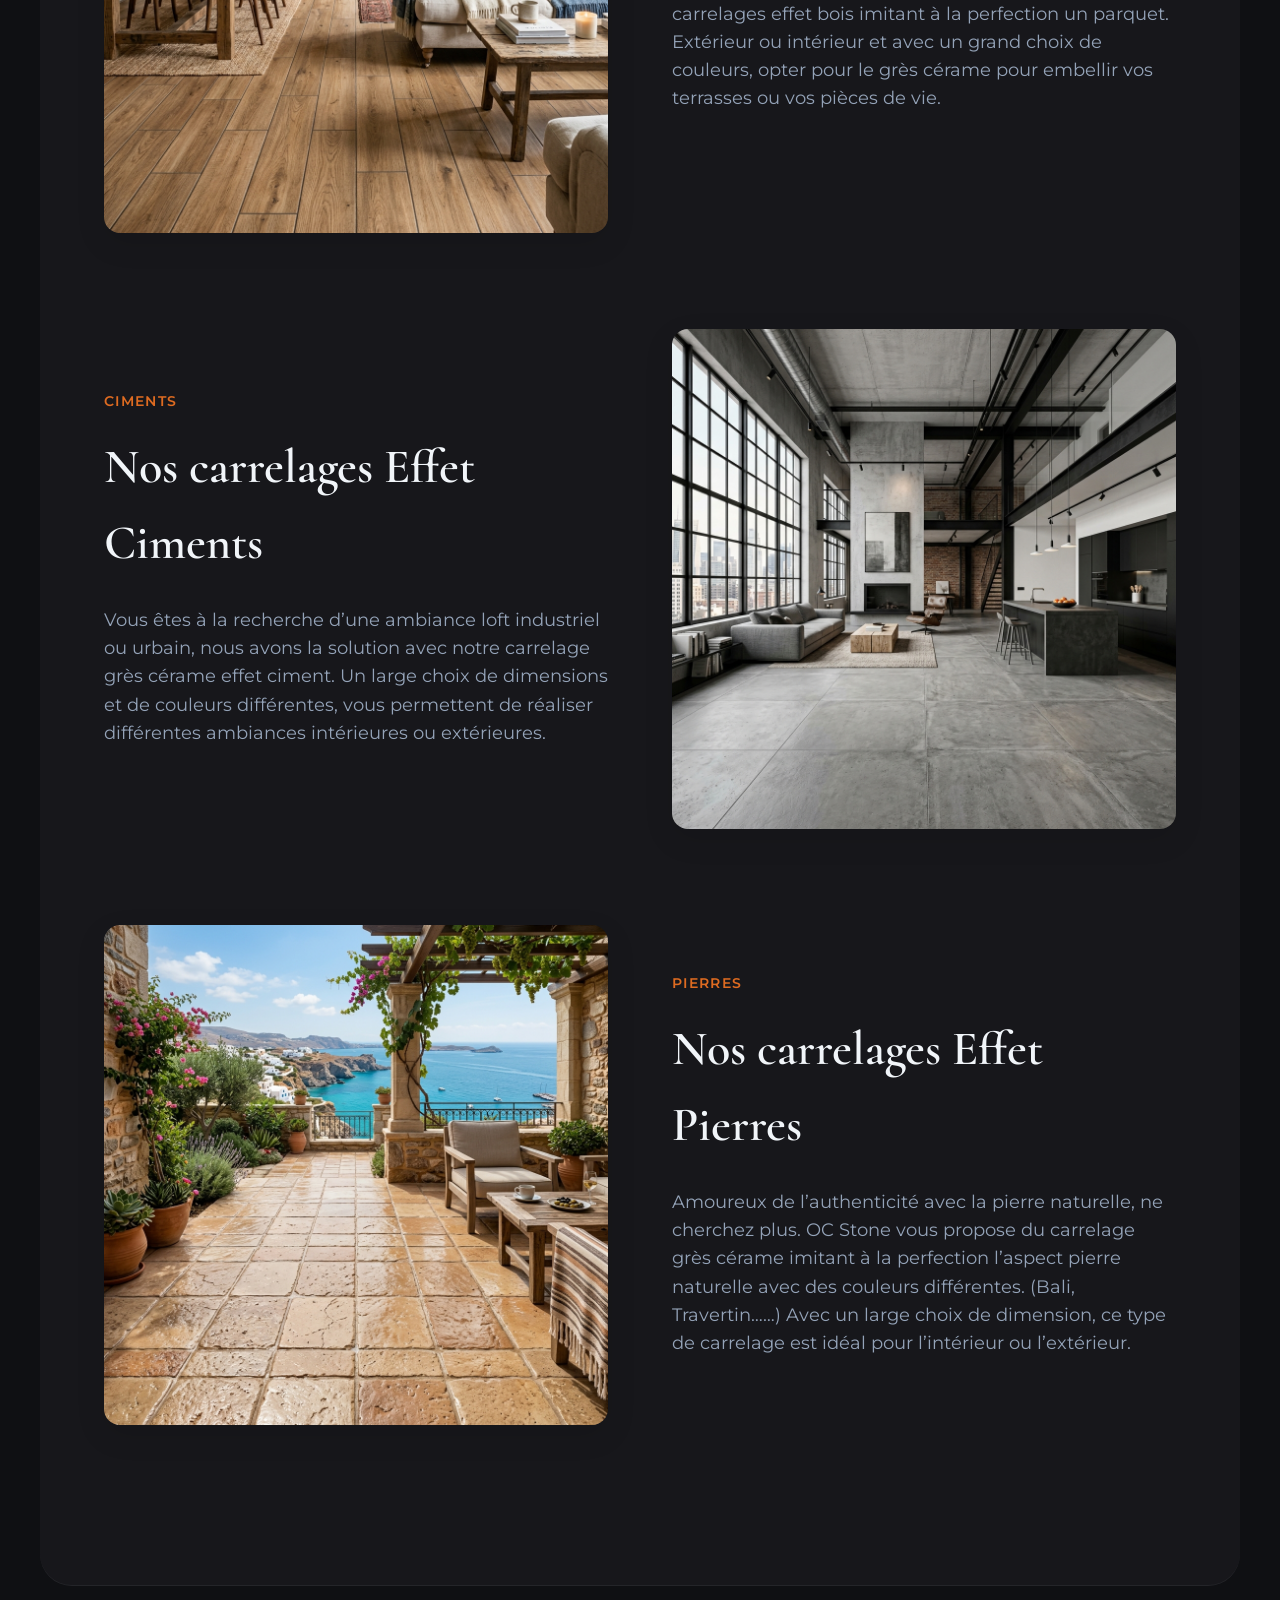
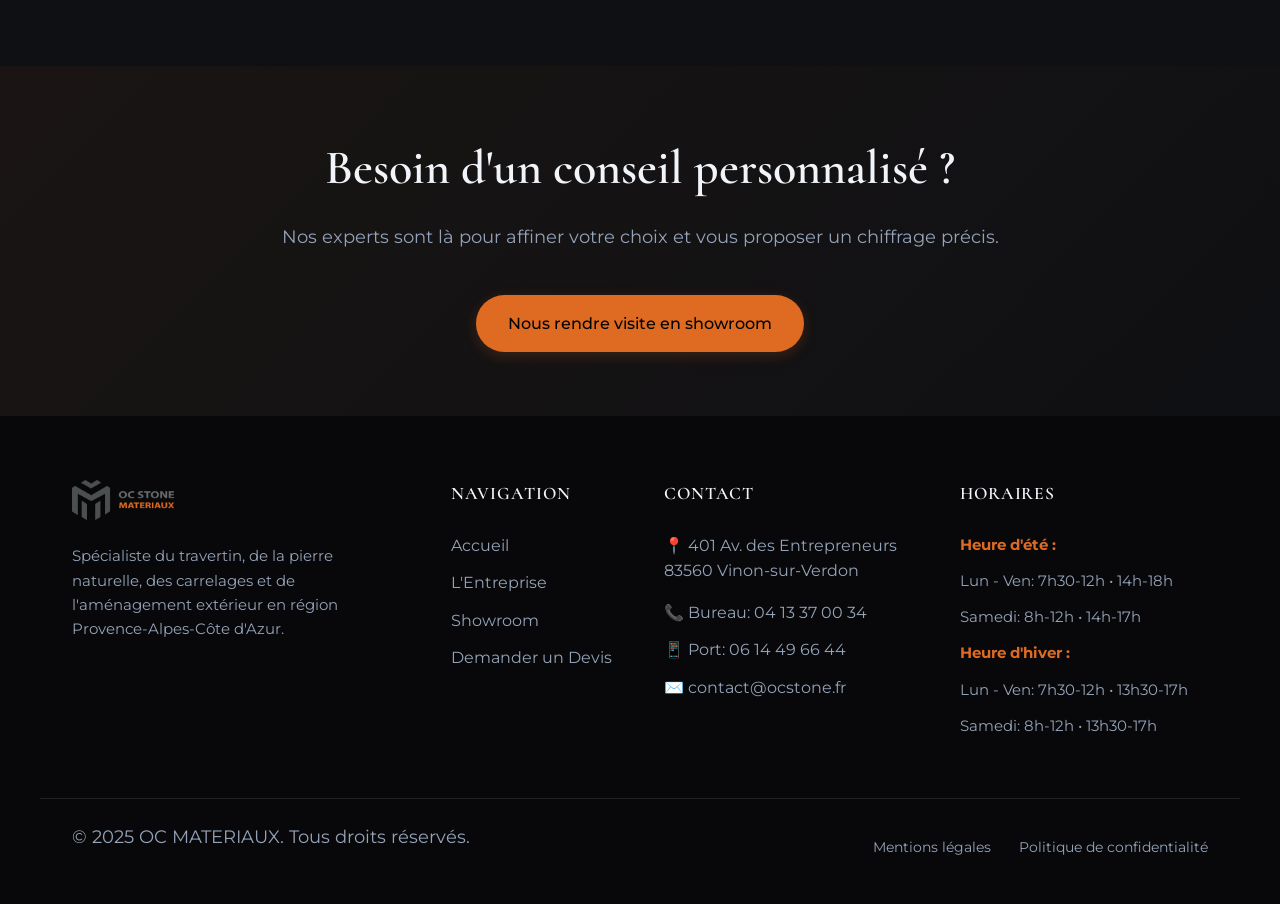
==== commit 0f50c1ed: "UI/UX: Apply marble background to material subpages and massive CSS refactor to remove local styles" ====
--- a/carrelages.html
+++ b/carrelages.html
@@ -1,4 +1,4 @@
-﻿<!DOCTYPE html>
+<!DOCTYPE html>
 <html lang="fr">
 
 <head>
@@ -11,66 +11,6 @@
     <link
         href="https://fonts.googleapis.com/css2?family=Cormorant:wght@400;500;600;700&family=Montserrat:wght@300;400;500;600&display=swap"
         rel="stylesheet">
-    <style>
-        .product-section {
-            padding-top: 4rem;
-            padding-bottom: 4rem;
-        }
-
-        .product-split {
-            display: flex;
-            align-items: center;
-            gap: 4rem;
-            margin-bottom: 6rem;
-        }
-
-        .product-split:nth-child(even) {
-            flex-direction: row-reverse;
-        }
-
-        .product-split img {
-            border-radius: 1rem;
-            width: 100%;
-            box-shadow: 0 10px 30px rgba(0, 0, 0, 0.1);
-            max-height: 500px;
-            object-fit: cover;
-        }
-
-        .product-text {
-            flex: 1;
-            min-width: 300px;
-        }
-
-        .product-image {
-            flex: 1;
-            min-width: 300px;
-        }
-
-        @media (max-width: 768px) {
-
-            .product-split,
-            .product-split:nth-child(even) {
-                flex-direction: column;
-                gap: 2rem;
-                margin-bottom: 3rem;
-            }
-
-            .product-split img {
-                max-height: 350px;
-            }
-        }
-
-        .hero-bg {
-            background-color: var(--bg);
-            padding: 10rem 2rem 5rem 2rem;
-            text-align: center;
-            position: relative;
-            z-index: 5;
-        }
-    </style>
-</head>
-
-<body>
     <header class="navbar">
         <div class="logo">
             <img src="images/logo-orange.png" alt="OC Stone Logo">
@@ -79,7 +19,7 @@
             <a href="index.html">Accueil</a>
             <a href="entreprise.html">L'Entreprise</a>
             <div class="nav-dropdown">
-                <a href="materiaux.html" class="active">Nos Matériaux ▼</a>
+                <a href="#" class="no-nav active">Nos Matériaux ▼</a>
                 <div class="dropdown-content">
                     <a href="carrelages.html">Carrelages</a>
                     <a href="travertin.html">Travertin</a>
@@ -184,7 +124,7 @@
     <footer class="site-footer">
         <div class="footer-grid container">
             <div class="footer-col">
-                <img src="images/logo-orange.png" alt="OC Stone Logo" class="mb-1-5rem" style="height: 40px;">
+                <img src="images/logo-orange.png" alt="OC Stone Logo" class="mb-1-5rem footer-logo">
                 <p class="fs-0-95rem">Spécialiste du travertin, de la pierre naturelle, des carrelages et de l'aménagement extérieur en région Provence-Alpes-Côte d'Azur.</p>
             </div>
             
--- a/styles.css
+++ b/styles.css
@@ -210,6 +210,7 @@
 
 .hero-small {
     min-height: 50vh;
+    padding-top: 8rem;
 }
 
 .hero-content {
@@ -217,6 +218,67 @@
     z-index: 10;
     max-width: 900px;
     padding: 0 2rem;
+}
+
+.hero-bg {
+    background-image: 
+        radial-gradient(circle at top right, rgba(40, 45, 55, 0.8), transparent 50%),
+        radial-gradient(circle at bottom left, rgba(60, 45, 30, 0.7), transparent 60%),
+        url('./images/nero_portoro_marble_texture.png');
+    background-size: cover;
+    background-position: center;
+    background-attachment: fixed;
+    padding: 10rem 2rem 5rem 2rem;
+    text-align: center;
+    position: relative;
+    z-index: 5;
+}
+
+.product-section {
+    padding-top: 4rem;
+    padding-bottom: 4rem;
+}
+
+.product-split {
+    display: flex;
+    align-items: center;
+    gap: 4rem;
+    margin-bottom: 6rem;
+}
+
+.product-split:nth-child(even) {
+    flex-direction: row-reverse;
+}
+
+.product-split img {
+    border-radius: 1rem;
+    width: 100%;
+    box-shadow: 0 10px 30px rgba(0, 0, 0, 0.1);
+    max-height: 500px;
+    object-fit: cover;
+}
+
+.product-text {
+    flex: 1;
+    min-width: 300px;
+}
+
+.product-image {
+    flex: 1;
+    min-width: 300px;
+}
+
+@media (max-width: 768px) {
+    .product-split,
+    .product-split:nth-child(even) {
+        flex-direction: column;
+        gap: 2rem;
+        margin-bottom: 3rem;
+    }
+
+    .product-split img {
+        max-height: 350px;
+    }
 }
 
 .hero-buttons {
@@ -345,7 +407,7 @@
 
 /* CTA Section */
 .cta-section {
-    padding: 8rem 2rem;
+    padding: 4rem 2rem;
     background: linear-gradient(135deg, rgba(222, 107, 33, 0.05) 0%, var(--bg) 100%);
     position: relative;
     z-index: 5;
@@ -373,6 +435,10 @@
     gap: 3rem;
     text-align: left;
     padding-bottom: 3rem;
+}
+.footer-logo {
+    height: 40px;
+    width: auto;
 }
 .footer-col h4 {
     color: var(--text-main);
@@ -489,8 +555,13 @@
 
 /* Utilities extracted from inline styles */
 .pt-10rem { padding-top: 10rem; }
+.pt-8rem { padding-top: 8rem; }
+.pb-8rem { padding-bottom: 8rem; }
+.pt-4rem { padding-top: 4rem; }
+.pb-4rem { padding-bottom: 4rem; }
 .m-auto { margin: 0 auto; }
 .mt-4rem { margin-top: 4rem; }
+.mt-3rem { margin-top: 3rem; }
 .mt-1rem { margin-top: 1rem; }
 .mt-1-5rem { margin-top: 1.5rem; }
 .text-main-strong { color: var(--text-main); font-weight: 500; }
@@ -511,6 +582,10 @@
 .mb-1-25rem { margin-bottom: 1.25rem; }
 .mb-1-5rem { margin-bottom: 1.5rem; }
 .mb-2rem { margin-bottom: 2rem; }
+.mb-3rem { margin-bottom: 3rem; }
+.mb-4rem { margin-bottom: 4rem; }
+.mb-5rem { margin-bottom: 5rem; }
+.mb-6rem { margin-bottom: 6rem; }
 .mt-0 { margin-top: 0; }
 .pd-1-2rem { padding: 1rem 2rem; }
 .ml-8px { margin-left: 8px; }
@@ -520,3 +595,335 @@
 .border-l-primary { border-left: 3px solid var(--primary); }
 .p-1-5rem { padding: 1.5rem; }
 .col-span-full { grid-column: 1 / -1; }
+.border-t-subtle { border-top: 1px solid rgba(255, 255, 255, 0.05); }
+
+/* Carreleur Split */
+.carreleur-split {
+    display: grid;
+    grid-template-columns: 1fr 1fr;
+    gap: 4rem;
+    align-items: center;
+}
+.c-content {
+    display: flex;
+    flex-direction: column;
+    justify-content: center;
+}
+.c-content h2 { margin-bottom: 0.5rem; line-height: 1.1; font-size: 3.5rem; }
+.c-image img {
+    border-radius: 1rem;
+    width: 100%;
+    object-fit: cover;
+    box-shadow: 0 15px 40px rgba(0,0,0,0.5);
+}
+.c-stats {
+    display: grid;
+    grid-template-columns: 1fr 1fr;
+    gap: 3rem 2rem;
+}
+.stat-box {
+    display: flex;
+    flex-direction: column;
+}
+.stat-num {
+    font-size: 3.5rem;
+    font-family: var(--font-heading);
+    font-weight: 700;
+    line-height: 1;
+    margin-bottom: 0.5rem;
+    color: var(--text-main);
+}
+.stat-text {
+    color: var(--text-muted);
+    font-size: 1.1rem;
+}
+@media (max-width: 900px) {
+    .carreleur-split { grid-template-columns: 1fr; gap: 3rem; }
+    .c-content h2 { font-size: 2.8rem; }
+}
+
+/* Partenaires */
+.partners-grid {
+    display: flex;
+    flex-wrap: wrap;
+    justify-content: center;
+    align-items: center;
+    gap: 2.5rem;
+    padding: 2.5rem;
+}
+.partners-grid a {
+    display: flex;
+    justify-content: center;
+    align-items: center;
+    background-color: rgba(255, 255, 255, 0.2); /* Lighter background for better contrast */
+    border: 1px solid rgba(255, 255, 255, 0.4);
+    border-radius: 0.8rem;
+    padding: 1.5rem;
+    width: 220px;
+    height: 110px;
+    transition: var(--transition);
+    box-shadow: 0 4px 20px rgba(0, 0, 0, 0.3);
+}
+.partners-grid a img {
+    max-height: 80%;
+    max-width: 85%;
+    object-fit: contain;
+    transition: var(--transition);
+    filter: brightness(2.5) contrast(1.2) drop-shadow(0 2px 4px rgba(0,0,0,0.3)); /* Massive brightness boost */
+}
+.partners-grid a:hover {
+    transform: translateY(-8px) scale(1.05);
+    background-color: rgba(255, 255, 255, 0.35);
+    border-color: var(--primary);
+    box-shadow: 0 15px 30px rgba(0, 0, 0, 0.5);
+}
+.no-nav {
+    cursor: default !important;
+}
+.partners-grid a:hover img {
+    filter: drop-shadow(0 4px 8px rgba(0,0,0,0.3)) brightness(1.1);
+}
+
+/* Testimonials */
+.testimonials-section {
+    position: relative;
+}
+.rating-summary {
+    align-items: center;
+    gap: 1rem;
+    background: rgba(255,255,255,0.03);
+    border: 1px solid rgba(255,255,255,0.08);
+    padding: 0.75rem 2rem;
+    border-radius: 99px;
+}
+.font-weight-bold {
+    font-weight: 700;
+}
+.rating-score {
+    font-weight: 700;
+    margin-left: 0.5rem;
+}
+.rating-stars {
+    letter-spacing: 2px;
+}
+.rating-count {
+    border-left: 1px solid rgba(255,255,255,0.2);
+    padding-left: 1rem;
+    margin-left: 0.5rem;
+}
+.testimonials-carousel-wrapper {
+    position: relative;
+    display: flex;
+    align-items: center;
+    gap: 2rem;
+}
+.testimonials-window {
+    overflow: hidden;
+    width: 100%;
+    border-radius: 1.5rem;
+    padding-bottom: 3rem;
+    margin-bottom: -3rem;
+}
+.testimonials-track {
+    display: flex;
+    transition: transform 0.6s cubic-bezier(0.25, 1, 0.5, 1);
+    gap: 3rem;
+}
+.testimonial-card {
+    display: flex;
+    flex-direction: column;
+    min-width: calc(50% - 1.5rem);
+    flex: 0 0 calc(50% - 1.5rem);
+    padding: 2.5rem;
+}
+.slider-arrow {
+    background: rgba(255,255,255,0.05);
+    border: 1px solid rgba(255,255,255,0.15);
+    color: var(--text-main);
+    width: 60px;
+    height: 60px;
+    border-radius: 50%;
+    display: flex;
+    align-items: center;
+    justify-content: center;
+    cursor: pointer;
+    transition: var(--transition);
+    flex-shrink: 0;
+    font-size: 1.5rem;
+    padding-bottom: 2px;
+}
+.slider-arrow:hover {
+    background: var(--primary);
+    border-color: var(--primary);
+    transform: scale(1.1);
+    color: #fff;
+    box-shadow: 0 10px 20px rgba(222, 107, 33, 0.3);
+}
+
+.testimonial-header {
+    display: flex;
+    align-items: center;
+    gap: 1rem;
+    margin-bottom: 1.5rem;
+}
+.testimonial-header .avatar {
+    width: 45px;
+    height: 45px;
+    border-radius: 50%;
+    display: flex;
+    align-items: center;
+    justify-content: center;
+    font-weight: 700;
+    color: #fff;
+    font-size: 1.25rem;
+}
+.testimonial-header .bg-primary { background-color: var(--primary); }
+.testimonial-header .bg-green { background-color: #0f9d58; }
+.testimonial-header .bg-orange { background-color: #d15810; }
+.testimonial-header .bg-teal { background-color: #0097a7; }
+.testimonial-header .bg-dark-orange { background-color: #e65100; }
+
+.user-info {
+    display: flex;
+    flex-direction: column;
+    flex-grow: 1;
+    text-align: left;
+}
+.user-name {
+    font-weight: 600;
+    color: var(--text-main);
+}
+.review-date {
+    font-size: 0.85rem;
+    color: var(--text-muted);
+}
+.google-icon {
+    display: flex;
+    align-items: center;
+    justify-content: center;
+    background: #fff;
+    width: 30px;
+    height: 30px;
+    border-radius: 50%;
+    padding: 5px;
+}
+.stars {
+    font-size: 1.25rem;
+    letter-spacing: 2px;
+}
+.testimonial-text {
+    font-size: 1.05rem;
+    line-height: 1.7;
+    flex-grow: 1;
+    color: var(--text-muted);
+    font-style: italic;
+    text-align: left;
+}
+/* Entreprise Story Layout */
+.story-layout {
+    display: grid;
+    grid-template-columns: 1fr 1.2fr;
+    gap: 6rem;
+    align-items: center;
+}
+.story-image {
+    position: relative;
+}
+.story-image img {
+    width: 100%;
+    border-radius: 2rem;
+    box-shadow: 0 30px 60px rgba(0,0,0,0.5);
+}
+.founder-badge {
+    position: absolute;
+    bottom: -2rem;
+    right: -2rem;
+    background: var(--primary);
+    padding: 1.5rem 2.5rem;
+    border-radius: 1rem;
+    color: #fff;
+    box-shadow: 0 15px 30px rgba(222, 107, 33, 0.3);
+    display: flex;
+    flex-direction: column;
+}
+.founder-name { font-weight: 700; font-size: 1.2rem; }
+.founder-title { font-size: 0.9rem; opacity: 0.9; }
+
+/* Bento Grid */
+.bento-grid {
+    display: grid;
+    grid-template-columns: 1fr 1fr 0.8fr;
+    grid-auto-rows: minmax(300px, auto);
+    gap: 2rem;
+}
+.bento-box {
+    display: flex;
+    flex-direction: column;
+    justify-content: center;
+    padding: 3rem;
+}
+.bento-box.featured {
+    grid-column: span 2;
+    flex-direction: row;
+    align-items: center;
+    gap: 3rem;
+    padding: 0;
+    overflow: hidden;
+}
+.bento-box.featured .bento-content {
+    padding: 4rem;
+    flex: 1;
+}
+.bento-box.featured .bento-media {
+    flex: 1;
+    height: 100%;
+}
+.bento-box.featured .bento-media img {
+    width: 100%;
+    height: 100%;
+    object-fit: cover;
+}
+.bento-icon { font-size: 3rem; margin-bottom: 1.5rem; }
+.bento-meta { 
+    display: inline-block;
+    font-size: 0.85rem;
+    font-weight: 600;
+    color: var(--primary);
+    text-transform: uppercase;
+    letter-spacing: 0.1em;
+    margin-bottom: 1rem;
+}
+.bento-list {
+    margin-top: 1.5rem;
+    list-style: none;
+    color: var(--text-muted);
+}
+.bento-list li {
+    position: relative;
+    padding-left: 1.5rem;
+    margin-bottom: 0.5rem;
+}
+.bento-list li::before {
+    content: "→";
+    position: absolute;
+    left: 0;
+    color: var(--primary);
+}
+.bento-box.accent {
+    background: linear-gradient(135deg, var(--primary) 0%, var(--secondary) 100%);
+    color: #fff;
+    text-align: center;
+}
+.bento-box.accent h3, .bento-box.accent p { color: #fff; }
+.stat-line {
+    margin-top: 2rem;
+    border-top: 1px solid rgba(255,255,255,0.2);
+    padding-top: 1.5rem;
+}
+
+@media (max-width: 1024px) {
+    .story-layout { grid-template-columns: 1fr; gap: 4rem; }
+    .bento-grid { grid-template-columns: 1fr; }
+    .bento-box.featured { flex-direction: column; }
+    .bento-box.featured .bento-media { height: 300px; order: -1; }
+}
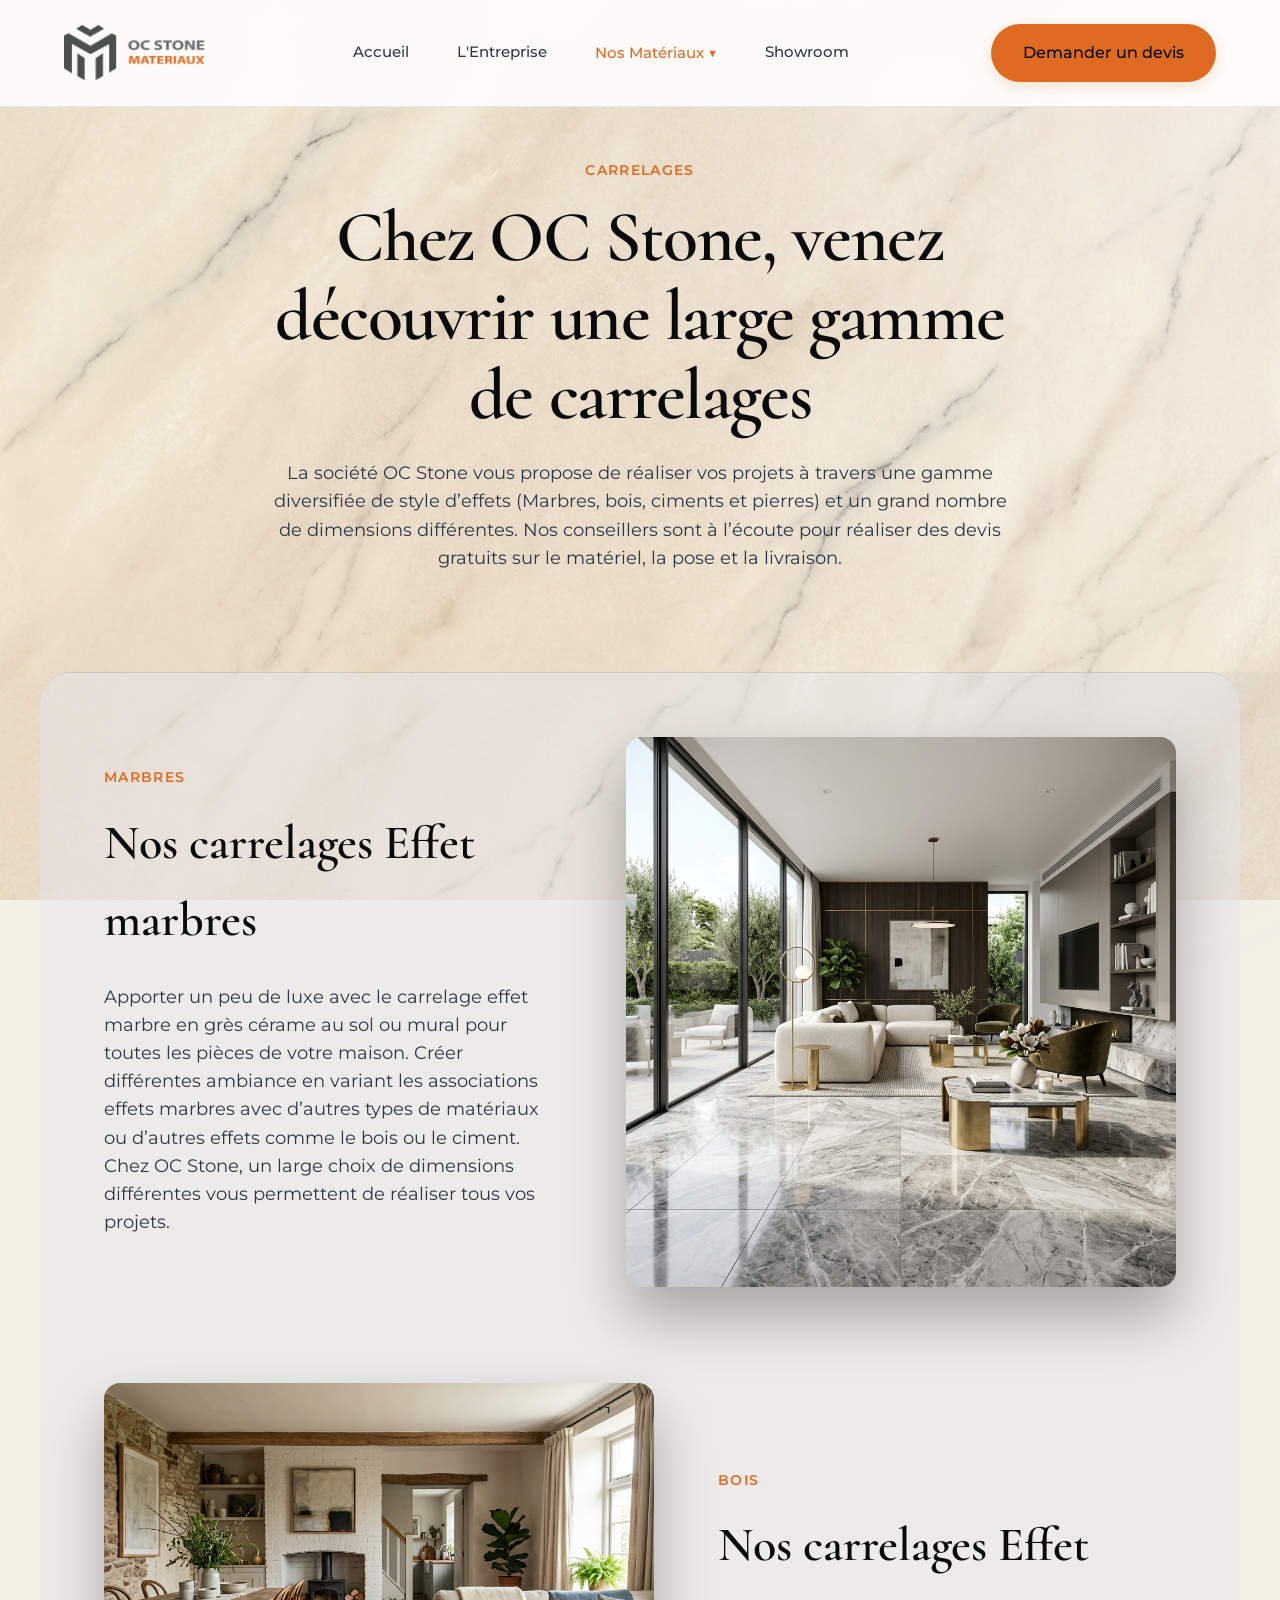
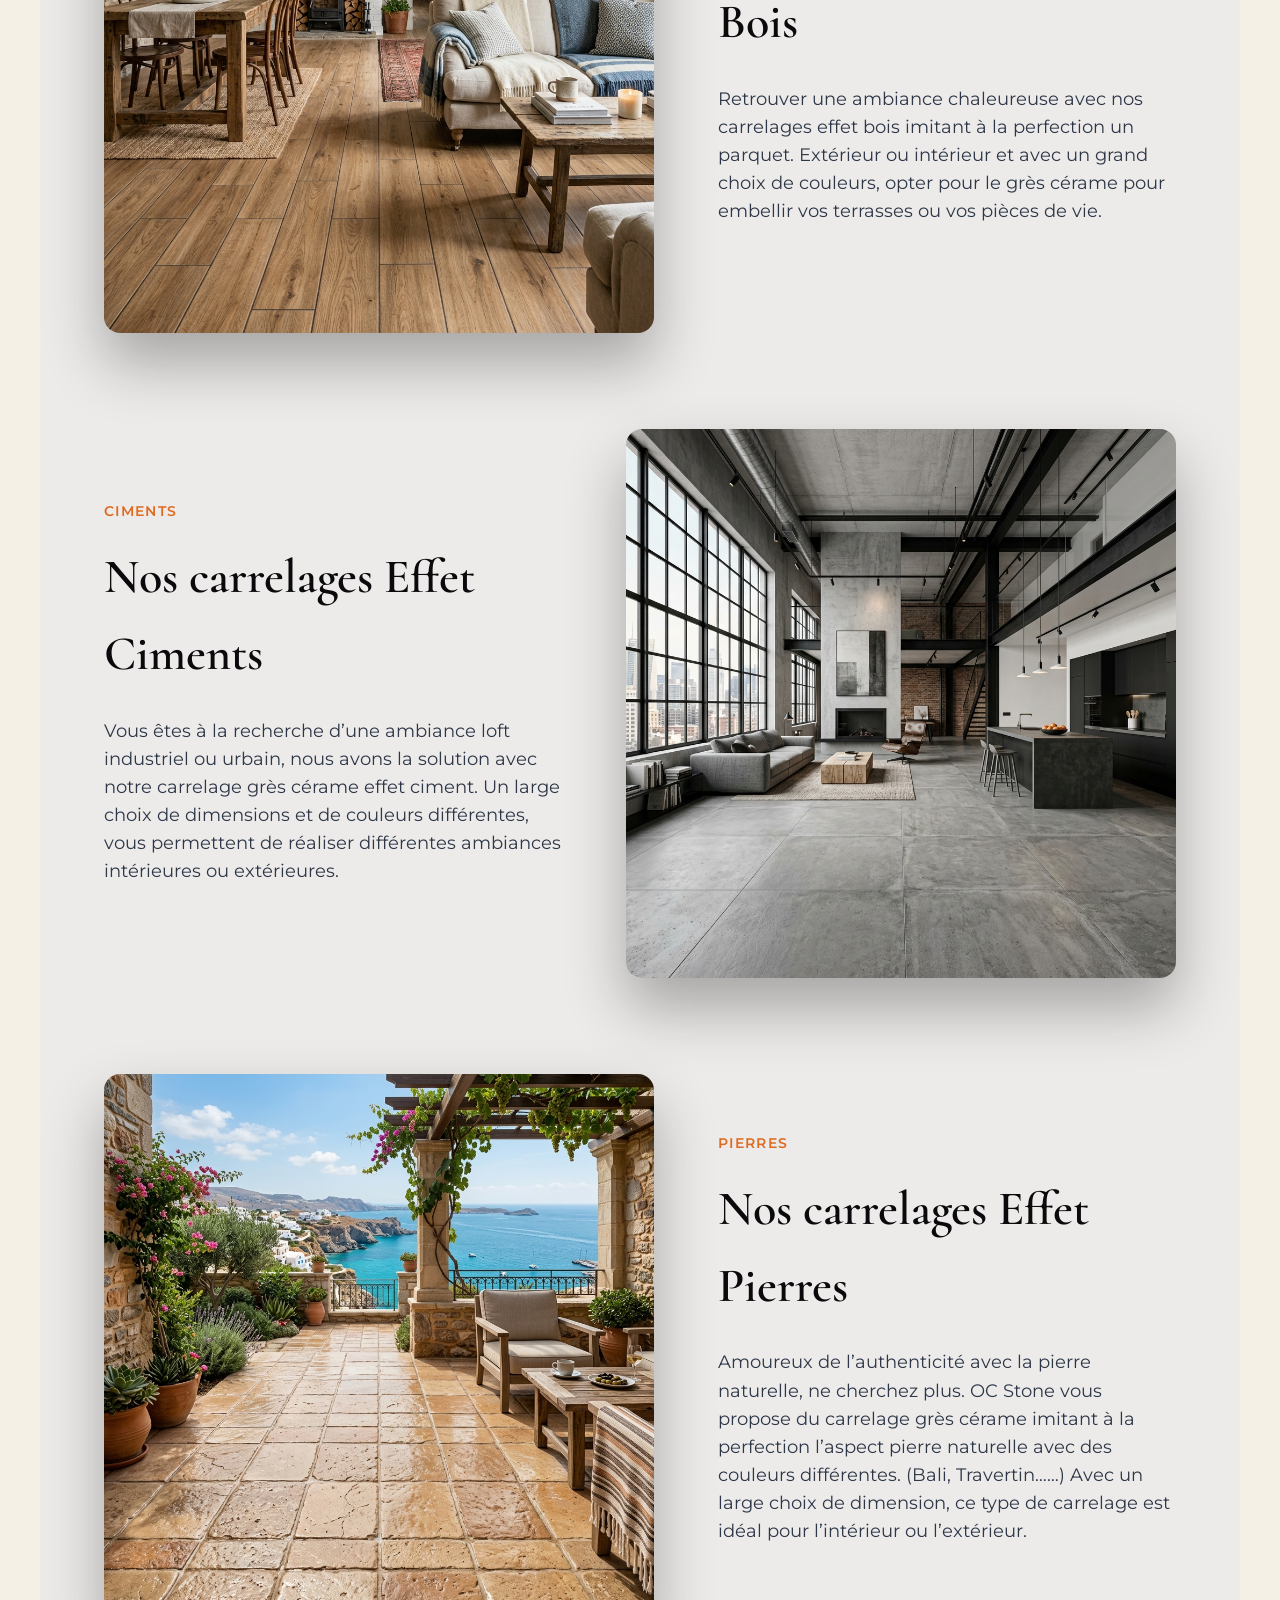
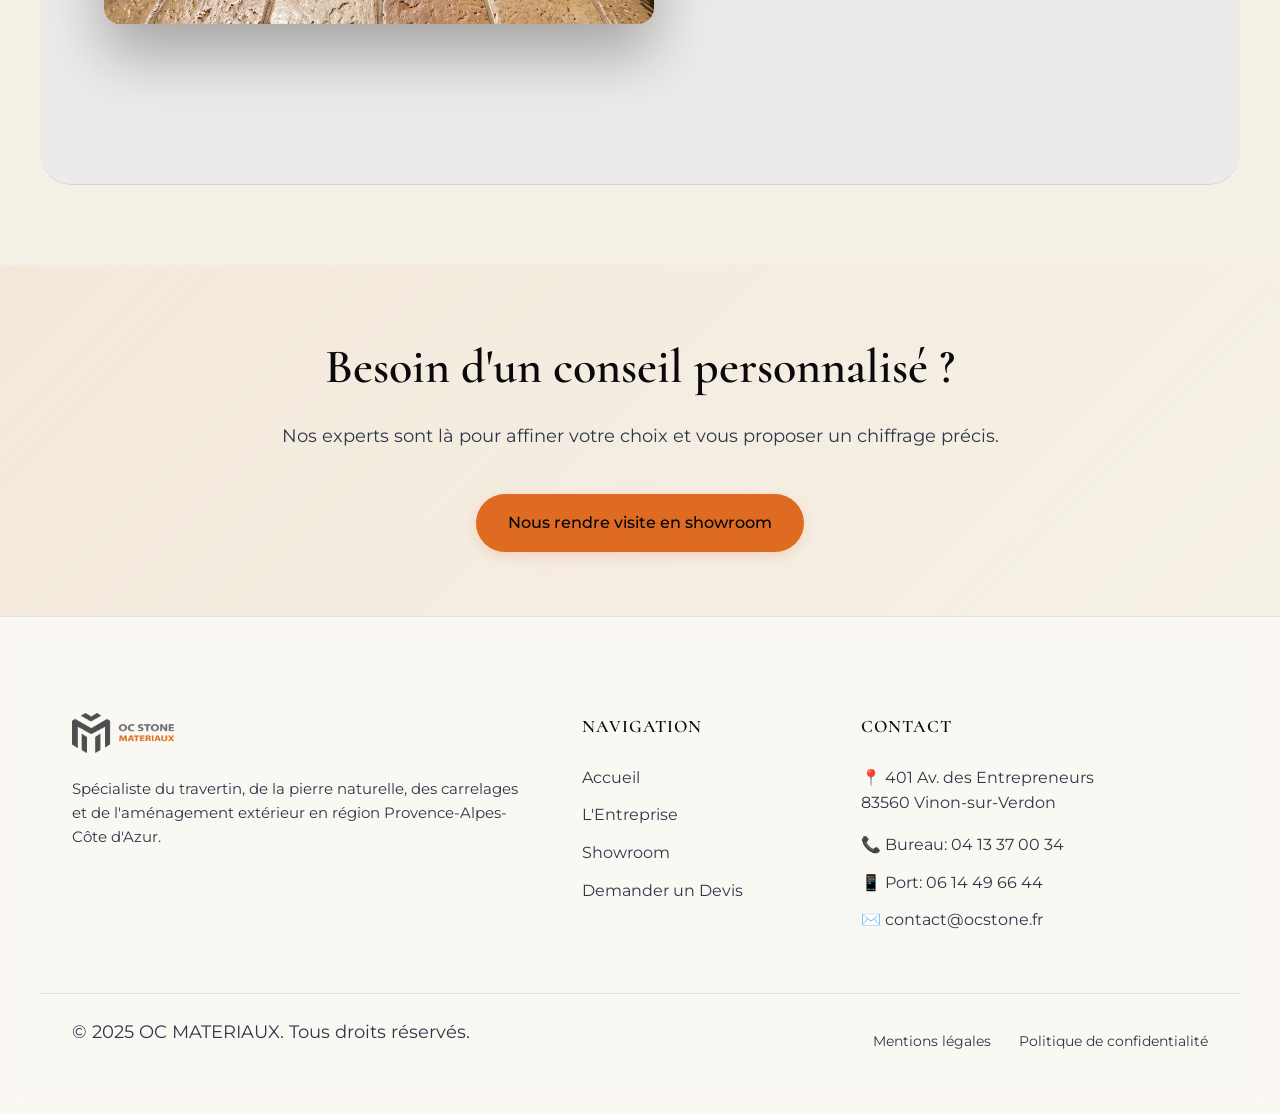
==== commit 145c13f2: "Finalize mobile version: fix malformed HTML, responsive menu, and vertical Google reviews stack" ====
--- a/carrelages.html
+++ b/carrelages.html
@@ -8,9 +8,9 @@
     <meta name="description"
         content="Découvrez notre large gamme de carrelages grès cérame dans différents effets comme le marbre, le bois, le ciment et la pierre.">
     <link rel="stylesheet" href="styles.css">
-    <link
-        href="https://fonts.googleapis.com/css2?family=Cormorant:wght@400;500;600;700&family=Montserrat:wght@300;400;500;600&display=swap"
-        rel="stylesheet">
+    <link href="https://fonts.googleapis.com/css2?family=Cormorant:wght@400;500;600;700&family=Montserrat:wght@300;400;500;600&display=swap" rel="stylesheet">
+</head>
+<body>
     <header class="navbar">
         <div class="logo">
             <img src="images/logo-orange.png" alt="OC Stone Logo">
@@ -147,18 +147,6 @@
                     <li><a href="mailto:contact@ocstone.fr">✉️ contact@ocstone.fr</a></li>
                 </ul>
             </div>
-            
-            <div class="footer-col">
-                <h4>Horaires</h4>
-                <ul class="fs-0-95rem">
-                    <li><strong class="color-primary">Heure d'été :</strong></li>
-                    <li>Lun - Ven: 7h30-12h • 14h-18h</li>
-                    <li class="mb-1rem">Samedi: 8h-12h • 14h-17h</li>
-                    <li><strong class="color-primary">Heure d'hiver :</strong></li>
-                    <li>Lun - Ven: 7h30-12h • 13h30-17h</li>
-                    <li>Samedi: 8h-12h • 13h30-17h</li>
-                </ul>
-            </div>
         </div>
         
         <div class="footer-bottom-bar container">
@@ -169,6 +157,7 @@
             </div>
         </div>
     </footer>
+    <script src="main.js"></script>
 </body>
 
 </html>
--- a/styles.css
+++ b/styles.css
@@ -3,11 +3,11 @@
     --secondary: #c75712;
     --cta: #de6b21;
     --cta-hover: #f07f35;
-    --bg: #0f1013; /* Very dark slate, almost black */
-    --text-main: #f1f5f9;
-    --text-muted: #94a3b8;
-    --glass-bg: rgba(25, 26, 30, 0.6);
-    --glass-border: rgba(255, 255, 255, 0.06);
+    --bg: #f5f0e6;
+    --text-main: #0a0a0c;
+    --text-muted: #2d3748;
+    --glass-bg: rgba(255, 255, 255, 0.75);
+    --glass-border: rgba(0, 0, 0, 0.1);
     
     --font-heading: 'Cormorant', serif;
     --font-body: 'Montserrat', sans-serif;
@@ -23,11 +23,11 @@
 
 body {
     font-family: var(--font-body);
-    background-color: var(--bg);
+    background-color: #f5f0e6;
     background-image: 
-        radial-gradient(circle at top right, rgba(40, 45, 55, 0.8), transparent 50%),
-        radial-gradient(circle at bottom left, rgba(60, 45, 30, 0.7), transparent 60%),
-        url('./images/nero_portoro_marble_texture.png');
+        radial-gradient(circle at top right, rgba(255, 255, 255, 0.4), transparent 50%),
+        radial-gradient(circle at bottom left, rgba(230, 210, 180, 0.3), transparent 60%),
+        url('./images/beige_black_marble_texture.png');
     background-size: cover;
     background-position: center;
     background-attachment: fixed;
@@ -126,10 +126,10 @@
     align-items: center;
     padding: 1.5rem 4rem;
     z-index: 100;
-    background: rgba(15, 16, 19, 0.85);
+    background: rgba(255, 255, 255, 0.85);
     -webkit-backdrop-filter: blur(12px);
     backdrop-filter: blur(12px);
-    border-bottom: 1px solid rgba(255, 255, 255, 0.05);
+    border-bottom: 1px solid rgba(0, 0, 0, 0.08);
 }
 .navbar .logo {
     font-family: var(--font-heading);
@@ -139,7 +139,7 @@
     color: var(--text-main);
 }
 .navbar .logo img {
-    height: 40px;
+    height: 55px;
     width: auto;
 }
 .navbar nav {
@@ -163,12 +163,12 @@
 .dropdown-content {
     display: none;
     position: absolute;
-    background-color: rgba(25, 26, 30, 0.95);
+    background-color: rgba(255, 255, 255, 0.95);
     -webkit-backdrop-filter: blur(12px);
     backdrop-filter: blur(12px);
     border: 1px solid var(--glass-border);
     min-width: 200px;
-    box-shadow: 0px 8px 16px 0px rgba(0,0,0,0.5);
+    box-shadow: 0px 8px 16px 0px rgba(0,0,0,0.1);
     z-index: 101;
     border-radius: 0.5rem;
     padding: 0.5rem 0;
@@ -188,10 +188,11 @@
     font-weight: 600;
 }
 .dropdown-content a:hover {
-    background-color: rgba(255, 255, 255, 0.05);
+    background-color: rgba(0, 0, 0, 0.03);
     color: var(--cta);
 }
-.nav-dropdown:hover .dropdown-content {
+.nav-dropdown:hover .dropdown-content,
+.nav-dropdown.active .dropdown-content {
     display: block;
     opacity: 1;
     top: 100%;
@@ -222,9 +223,9 @@
 
 .hero-bg {
     background-image: 
-        radial-gradient(circle at top right, rgba(40, 45, 55, 0.8), transparent 50%),
-        radial-gradient(circle at bottom left, rgba(60, 45, 30, 0.7), transparent 60%),
-        url('./images/nero_portoro_marble_texture.png');
+        radial-gradient(circle at top right, rgba(255, 255, 255, 0.4), transparent 50%),
+        radial-gradient(circle at bottom left, rgba(230, 210, 180, 0.3), transparent 60%),
+        url('./images/beige_black_marble_texture.png');
     background-size: cover;
     background-position: center;
     background-attachment: fixed;
@@ -253,19 +254,20 @@
 .product-split img {
     border-radius: 1rem;
     width: 100%;
-    box-shadow: 0 10px 30px rgba(0, 0, 0, 0.1);
-    max-height: 500px;
+    box-shadow: 0 30px 60px rgba(0, 0, 0, 0.3);
+    max-height: 650px;
     object-fit: cover;
+    display: block;
 }
 
 .product-text {
     flex: 1;
-    min-width: 300px;
+    min-width: 350px;
 }
 
 .product-image {
-    flex: 1;
-    min-width: 300px;
+    flex: 1.2;
+    min-width: 350px;
 }
 
 @media (max-width: 768px) {
@@ -321,7 +323,7 @@
 /* Sections */
 .pt-section { padding-top: 8rem; padding-bottom: 8rem; }
 .mt-section { margin-top: 5rem; }
-.bg-light { background-color: rgba(25, 26, 30, 0.8); position: relative; z-index: 5; border-top: 1px solid var(--glass-border); border-bottom: 1px solid var(--glass-border);}
+.bg-light { background-color: rgba(230, 230, 235, 0.5); position: relative; z-index: 5; border-top: 1px solid var(--glass-border); border-bottom: 1px solid var(--glass-border);}
 
 .subheading {
     display: block;
@@ -389,6 +391,10 @@
     transition: var(--transition);
 }
 
+.gray-card {
+    background: rgba(235, 235, 240, 0.9) !important;
+}
+
 .hover-lift:hover {
     transform: translateY(-8px);
     box-shadow: 0 30px 60px rgba(0, 0, 0, 0.06);
@@ -422,16 +428,17 @@
 
 /* Footer */
 .site-footer {
-    background-color: #08080a;
+    background-color: rgba(255, 255, 255, 0.5);
+    -webkit-backdrop-filter: blur(8px);
+    backdrop-filter: blur(8px);
+    border-top: 1px solid rgba(0, 0, 0, 0.08);
     color: var(--text-muted);
-    padding: 4rem 2rem 2rem 2rem;
-    position: relative;
-    z-index: 10;
+    padding: 6rem 0 3rem 0;
     margin-top: auto;
 }
 .footer-grid {
     display: grid;
-    grid-template-columns: 2fr 1fr 1.5fr 1.5fr;
+    grid-template-columns: 2fr 1fr 1.5fr;
     gap: 3rem;
     text-align: left;
     padding-bottom: 3rem;
@@ -462,7 +469,7 @@
     color: var(--cta);
 }
 .footer-bottom-bar {
-    border-top: 1px solid rgba(255, 255, 255, 0.1);
+    border-top: 1px solid rgba(0, 0, 0, 0.08);
     padding-top: 1.5rem;
     display: flex;
     justify-content: space-between;
@@ -477,7 +484,7 @@
     color: var(--cta);
 }
 @media (max-width: 900px) {
-    .footer-grid { grid-template-columns: 1fr 1fr; gap: 2rem; }
+    .footer-grid { grid-template-columns: 1fr 1.2fr; gap: 2rem; }
     .footer-bottom-bar { flex-direction: column; gap: 1rem; text-align: center; }
     .footer-bottom-links a { margin: 0 0.75rem; }
 }
@@ -550,7 +557,138 @@
     .hero-buttons { flex-direction: column; }
     .pillars-grid { grid-template-columns: 1fr; }
     .navbar { padding: 1.5rem 2rem; }
-    .navbar nav { display: none; } /* Mobile menu needed logic later */
+    .navbar nav { display: none; }
+    .nav-actions { display: none; }
+    
+    .navbar.mobile-active {
+        height: 100vh;
+        flex-direction: column;
+        justify-content: flex-start;
+        background: #fff;
+        padding-top: 2rem;
+        overflow-y: auto;
+    }
+
+    .mobile-toggle {
+        display: flex !important;
+        align-items: center;
+        justify-content: center;
+        font-size: 2rem;
+        cursor: pointer;
+        color: var(--text-main);
+        z-index: 1001;
+    }
+    
+    .navbar.mobile-active .mobile-toggle {
+        position: absolute;
+        top: 2rem;
+        right: 2rem;
+    }
+    
+    .navbar.mobile-active nav {
+        display: flex;
+        flex-direction: column;
+        gap: 2rem;
+        margin-top: 4rem;
+        text-align: center;
+        width: 100%;
+    }
+
+    .navbar.mobile-active nav a {
+        font-size: 1.5rem;
+        font-family: var(--font-heading);
+        font-weight: 600;
+        color: var(--text-main);
+    }
+
+    .navbar.mobile-active .nav-actions {
+        display: block;
+        margin-top: 2rem;
+    }
+    
+    .navbar.mobile-active .logo {
+        margin-bottom: 2rem;
+    }
+
+    .navbar.mobile-active .nav-dropdown .dropdown-content {
+        position: static;
+        display: block;
+        opacity: 1;
+        box-shadow: none;
+        background: transparent;
+        padding-left: 1rem;
+        border: none;
+        -webkit-backdrop-filter: none;
+        backdrop-filter: none;
+    }
+    
+    .navbar.mobile-active .dropdown-content a {
+        padding: 8px 0;
+        font-size: 0.85rem;
+        text-align: center;
+    }
+
+    .navbar.mobile-active .no-nav {
+        font-weight: 700;
+        color: var(--primary);
+    }
+
+    .testimonial-card {
+        min-width: 100%;
+        flex: 0 0 100%;
+        padding: 1.5rem; /* Reduced padding on mobile */
+    }
+
+    .testimonials-track {
+        gap: 1rem; /* Reduced gap on mobile */
+    }
+    
+    .navbar {
+        padding: 0.75rem 1.25rem;
+    }
+
+    .container {
+        padding: 0 1.25rem;
+    }
+
+    .testimonial-card {
+        min-width: 100%;
+        flex: 0 0 100%;
+        padding: 1.5rem;
+        margin-bottom: 1.5rem; /* Space between avis */
+    }
+
+    .testimonials-track {
+        flex-direction: column; /* Vertical stack */
+        gap: 0;
+        transform: none !important; /* Ignore carousel transform */
+    }
+
+    .slider-arrow {
+        display: none !important; /* Hide arrows on mobile */
+    }
+    
+    .testimonials-window {
+        overflow: visible; /* Allow scrolling/visibility */
+    }
+
+    .testimonial-header .avatar {
+        width: 35px;
+        height: 35px;
+        font-size: 1rem;
+    }
+
+    .user-info .user-name {
+        font-size: 0.9rem;
+    }
+
+    .stars {
+        font-size: 1rem;
+    }
+}
+
+.mobile-toggle {
+    display: none;
 }
 
 /* Utilities extracted from inline styles */
@@ -581,8 +719,9 @@
 .mb-0-5rem { margin-bottom: 0.5rem; }
 .mb-1-25rem { margin-bottom: 1.25rem; }
 .mb-1-5rem { margin-bottom: 1.5rem; }
-.mb-2rem { margin-bottom: 2rem; }
-.mb-3rem { margin-bottom: 3rem; }
+.m-auto { margin-left: auto; margin-right: auto; }
+.max-w-800 { max-width: 800px; }
+.max-w-1000 { max-width: 1000px; }
 .mb-4rem { margin-bottom: 4rem; }
 .mb-5rem { margin-bottom: 5rem; }
 .mb-6rem { margin-bottom: 6rem; }
@@ -595,7 +734,7 @@
 .border-l-primary { border-left: 3px solid var(--primary); }
 .p-1-5rem { padding: 1.5rem; }
 .col-span-full { grid-column: 1 / -1; }
-.border-t-subtle { border-top: 1px solid rgba(255, 255, 255, 0.05); }
+.border-t-subtle { border-top: 1px solid rgba(0, 0, 0, 0.1); }
 
 /* Carreleur Split */
 .carreleur-split {
@@ -735,6 +874,8 @@
     min-width: calc(50% - 1.5rem);
     flex: 0 0 calc(50% - 1.5rem);
     padding: 2.5rem;
+    box-sizing: border-box; 
+    flex-shrink: 0; /* Never shrink cards */
 }
 .slider-arrow {
     background: rgba(255,255,255,0.05);
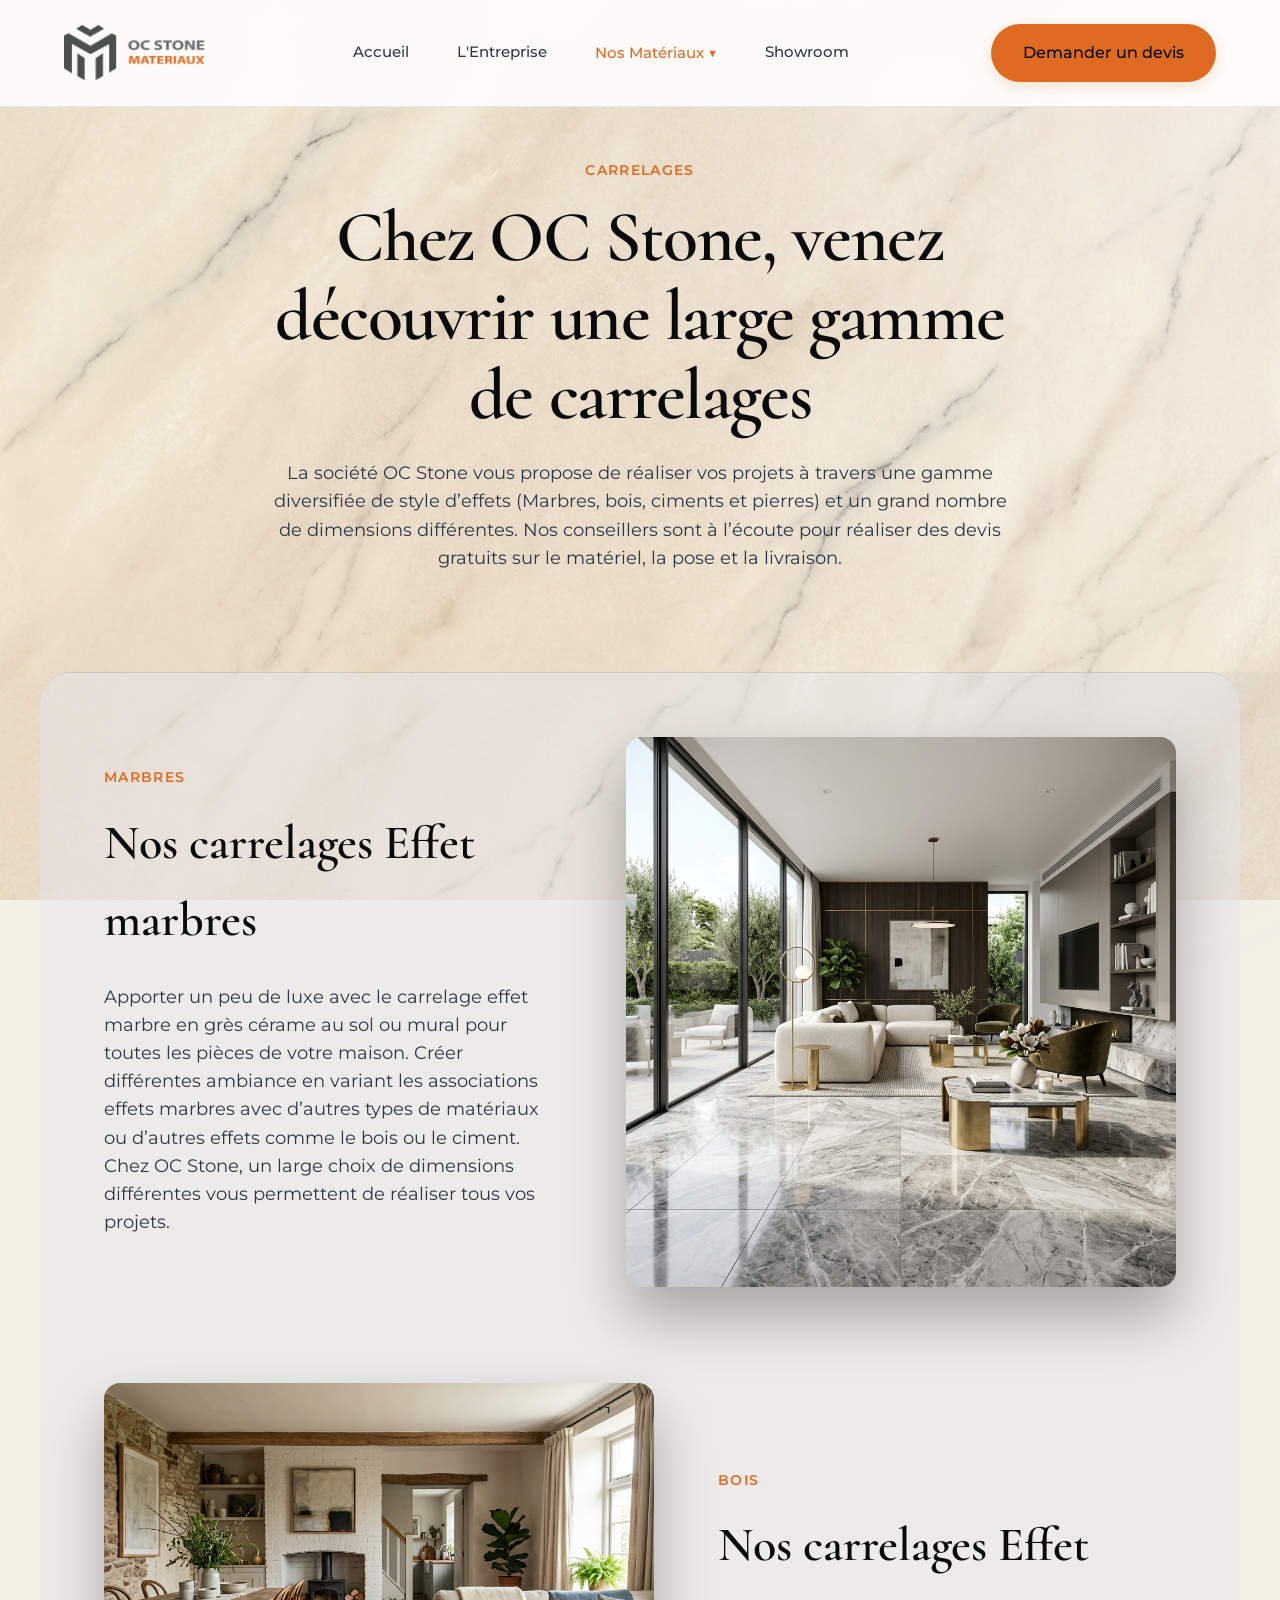
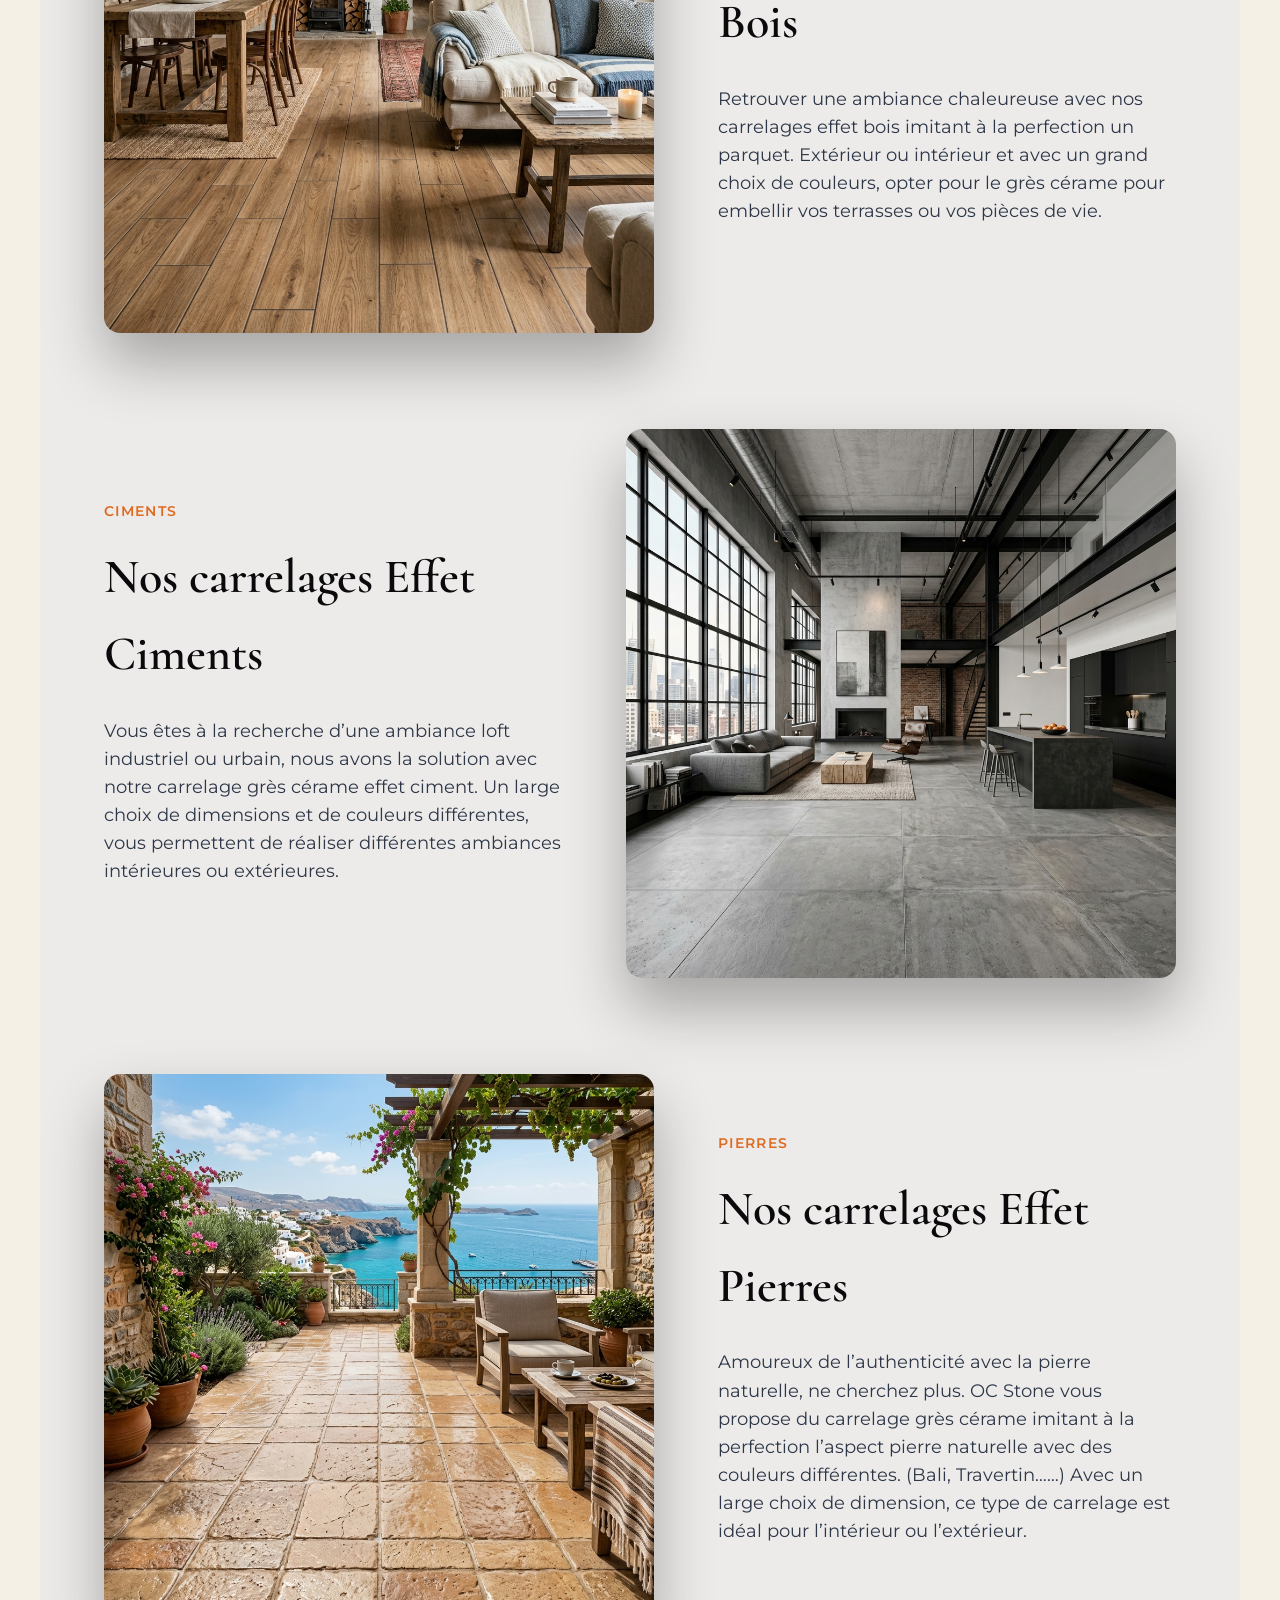
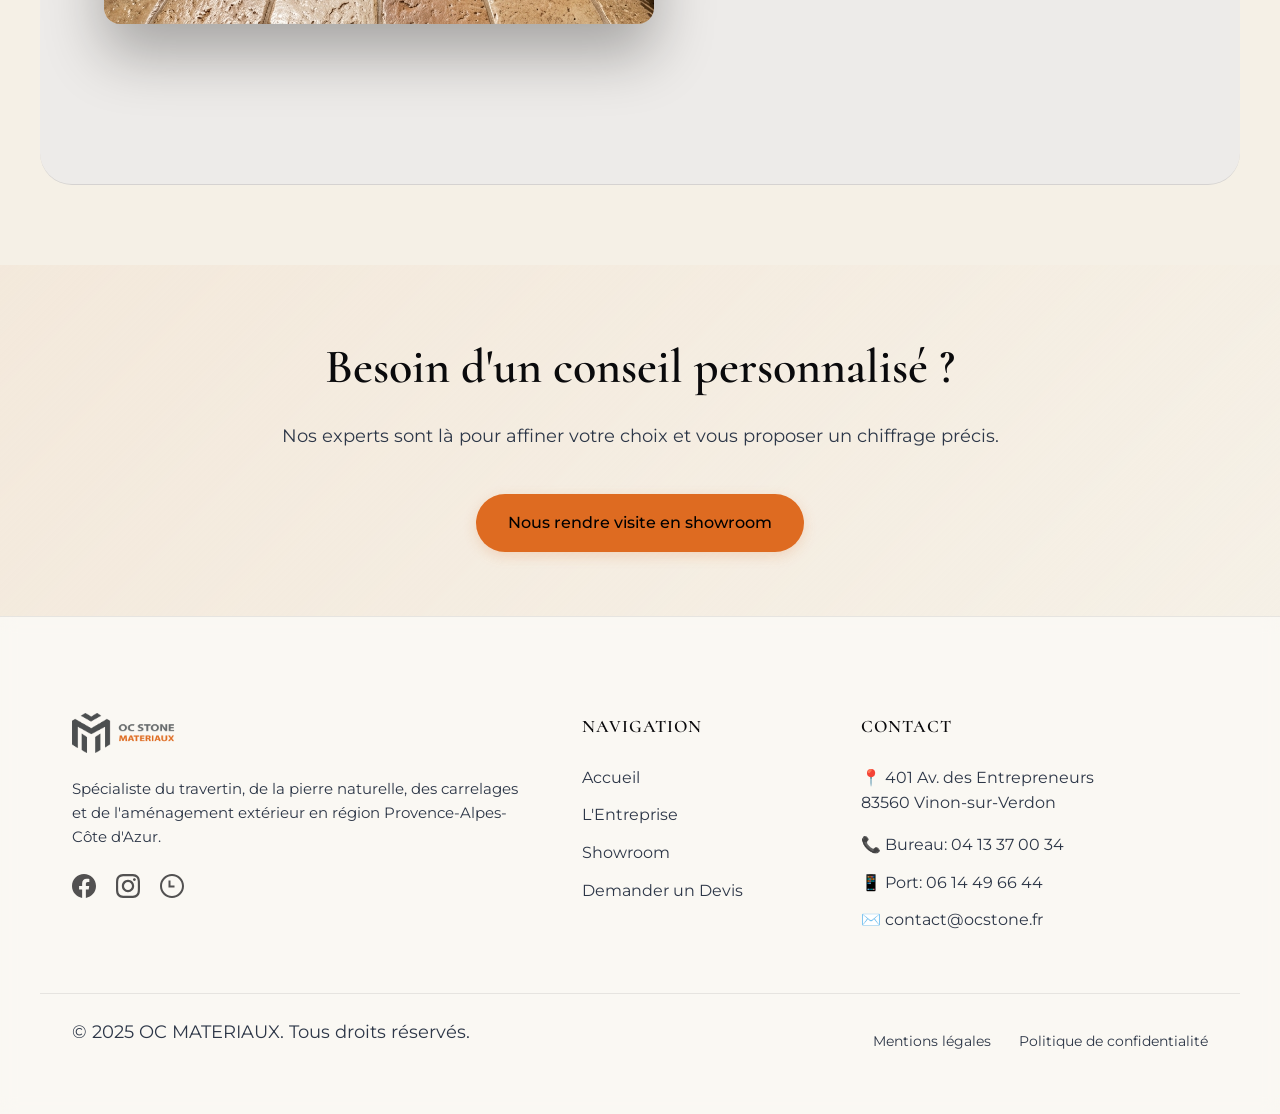
==== commit 1590b799: "Add social media icons (Facebook, Instagram, LeBonCoin) to footer and fix LBC logo BUG" ====
--- a/carrelages.html
+++ b/carrelages.html
@@ -126,6 +126,17 @@
             <div class="footer-col">
                 <img src="images/logo-orange.png" alt="OC Stone Logo" class="mb-1-5rem footer-logo">
                 <p class="fs-0-95rem">Spécialiste du travertin, de la pierre naturelle, des carrelages et de l'aménagement extérieur en région Provence-Alpes-Côte d'Azur.</p>
+                <div class="footer-social">
+                    <a href="https://web.facebook.com/tony.oguz.3/?_rdc=10&_rdr#" target="_blank" rel="noopener" aria-label="Facebook">
+                        <svg viewBox="0 0 24 24"><path d="M24 12.073c0-6.627-5.373-12-12-12s-12 5.373-12 12c0 5.99 4.388 10.954 10.125 11.854v-8.385H7.078v-3.47h3.047V9.43c0-3.007 1.792-4.669 4.533-4.669 1.312 0 2.686.235 2.686.235v2.953H15.83c-1.491 0-1.956.925-1.956 1.874v2.25h3.328l-.532 3.47h-2.796v8.385C19.612 23.027 24 18.062 24 12.073z"/></svg>
+                    </a>
+                    <a href="https://www.instagram.com/oc_stone_groupe/" target="_blank" rel="noopener" aria-label="Instagram">
+                        <svg viewBox="0 0 24 24"><path d="M12 2.163c3.204 0 3.584.012 4.85.07 3.252.148 4.771 1.691 4.919 4.919.058 1.265.069 1.645.069 4.849 0 3.205-.012 3.584-.069 4.849-.149 3.225-1.664 4.771-4.919 4.919-1.266.058-1.644.07-4.85.07-3.204 0-3.584-.012-4.849-.07-3.26-.149-4.771-1.699-4.919-4.92-.058-1.265-.07-1.644-.07-4.849 0-3.204.013-3.583.07-4.849.149-3.227 1.664-4.771 4.919-4.919 1.266-.057 1.645-.069 4.849-.069zm0-2.163c-3.259 0-3.667.014-4.947.072-4.358.2-6.78 2.618-6.98 6.98-.059 1.281-.073 1.689-.073 4.948 0 3.259.014 3.668.072 4.948.2 4.358 2.618 6.78 6.98 6.98 1.281.058 1.689.072 4.948.072 3.259 0 3.668-.014 4.948-.072 4.354-.2 6.782-2.618 6.979-6.98.059-1.28.073-1.689.073-4.948 0-3.259-.014-3.667-.072-4.947-.196-4.354-2.617-6.78-6.979-6.98-1.281-.059-1.69-.073-4.949-.073zm0 5.838c-3.403 0-6.162 2.759-6.162 6.162s2.759 6.163 6.162 6.163 6.162-2.759 6.162-6.163-2.759-6.162-6.162-6.162zm0 10.162c-2.209 0-4-1.79-4-4 0-2.209 1.791-4 4-4s4 1.791 4 4c0 2.21-1.791 4-4 4zm6.406-11.845c-.796 0-1.441.645-1.441 1.44s.645 1.44 1.441 1.44c.795 0 1.439-.645 1.439-1.44s-.644-1.44-1.439-1.44z"/></svg>
+                    </a>
+                    <a href="https://www.leboncoin.fr/boutique/5520637/oc_stone_materiaux.htm" target="_blank" rel="noopener" aria-label="LeBonCoin">
+                        <svg viewBox="0 0 24 24"><path d="M12 2c5.514 0 10 4.486 10 10s-4.486 10-10 10-10-4.486-10-10 4.486-10 10-10zm0-2c-6.627 0-12 5.373-12 12s5.373 12 12 12 12-5.373 12-12-5.373-12-12-12zm-3.5 13.5v-7h2v5h4v2h-6z"/></svg>
+                    </a>
+                </div>
             </div>
             
             <div class="footer-col">
--- a/styles.css
+++ b/styles.css
@@ -1045,7 +1045,7 @@
     margin-bottom: 0.5rem;
 }
 .bento-list li::before {
-    content: "→";
+    content: "â";
     position: absolute;
     left: 0;
     color: var(--primary);
@@ -1068,3 +1068,29 @@
     .bento-box.featured { flex-direction: column; }
     .bento-box.featured .bento-media { height: 300px; order: -1; }
 }
+
+.footer-social {
+    display: flex;
+    gap: 1.25rem;
+    margin-top: 1.5rem;
+}
+
+.footer-social a {
+    color: var(--text-main);
+    transition: var(--transition);
+    opacity: 0.7;
+    display: flex;
+    align-items: center;
+    justify-content: center;
+}
+
+.footer-social a:hover {
+    color: var(--primary);
+    transform: translateY(-3px);
+    opacity: 1;
+}
+
+.footer-social svg {
+    width: 24px;
+    fill: currentColor;
+}
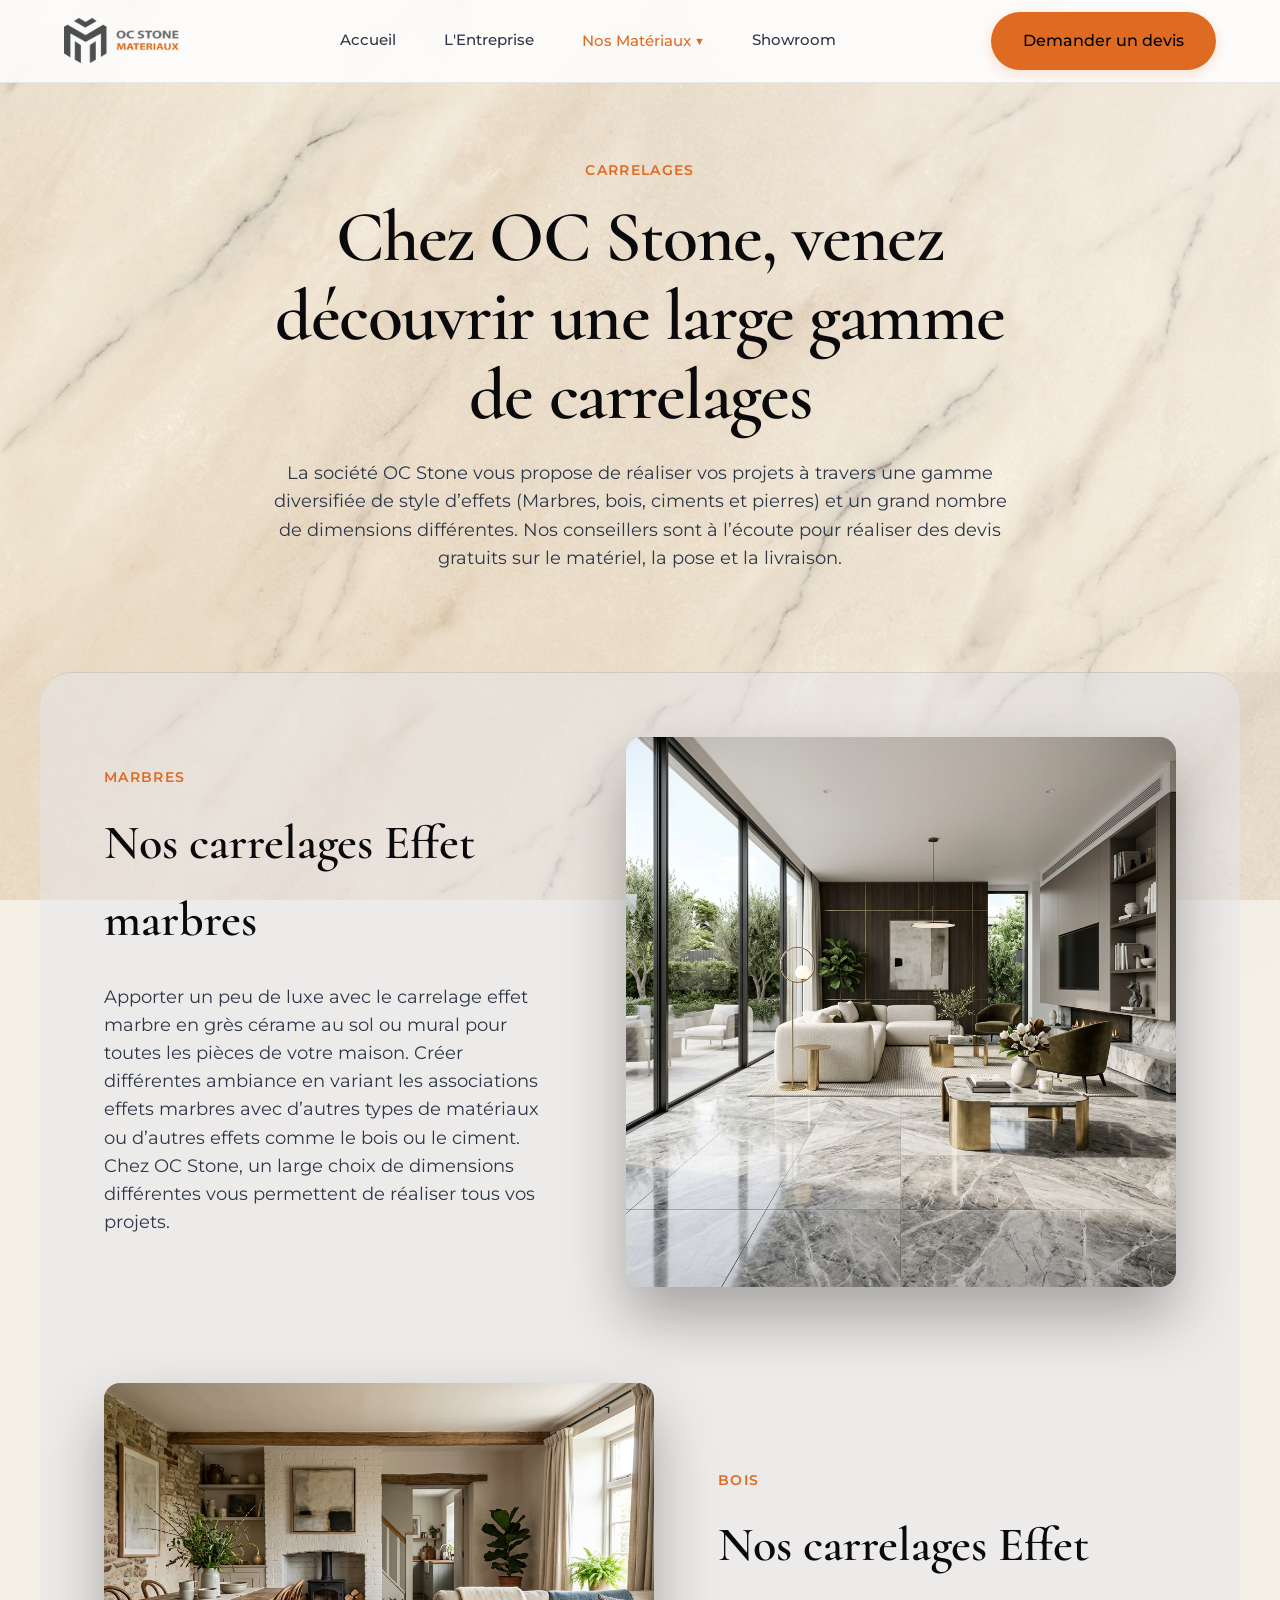
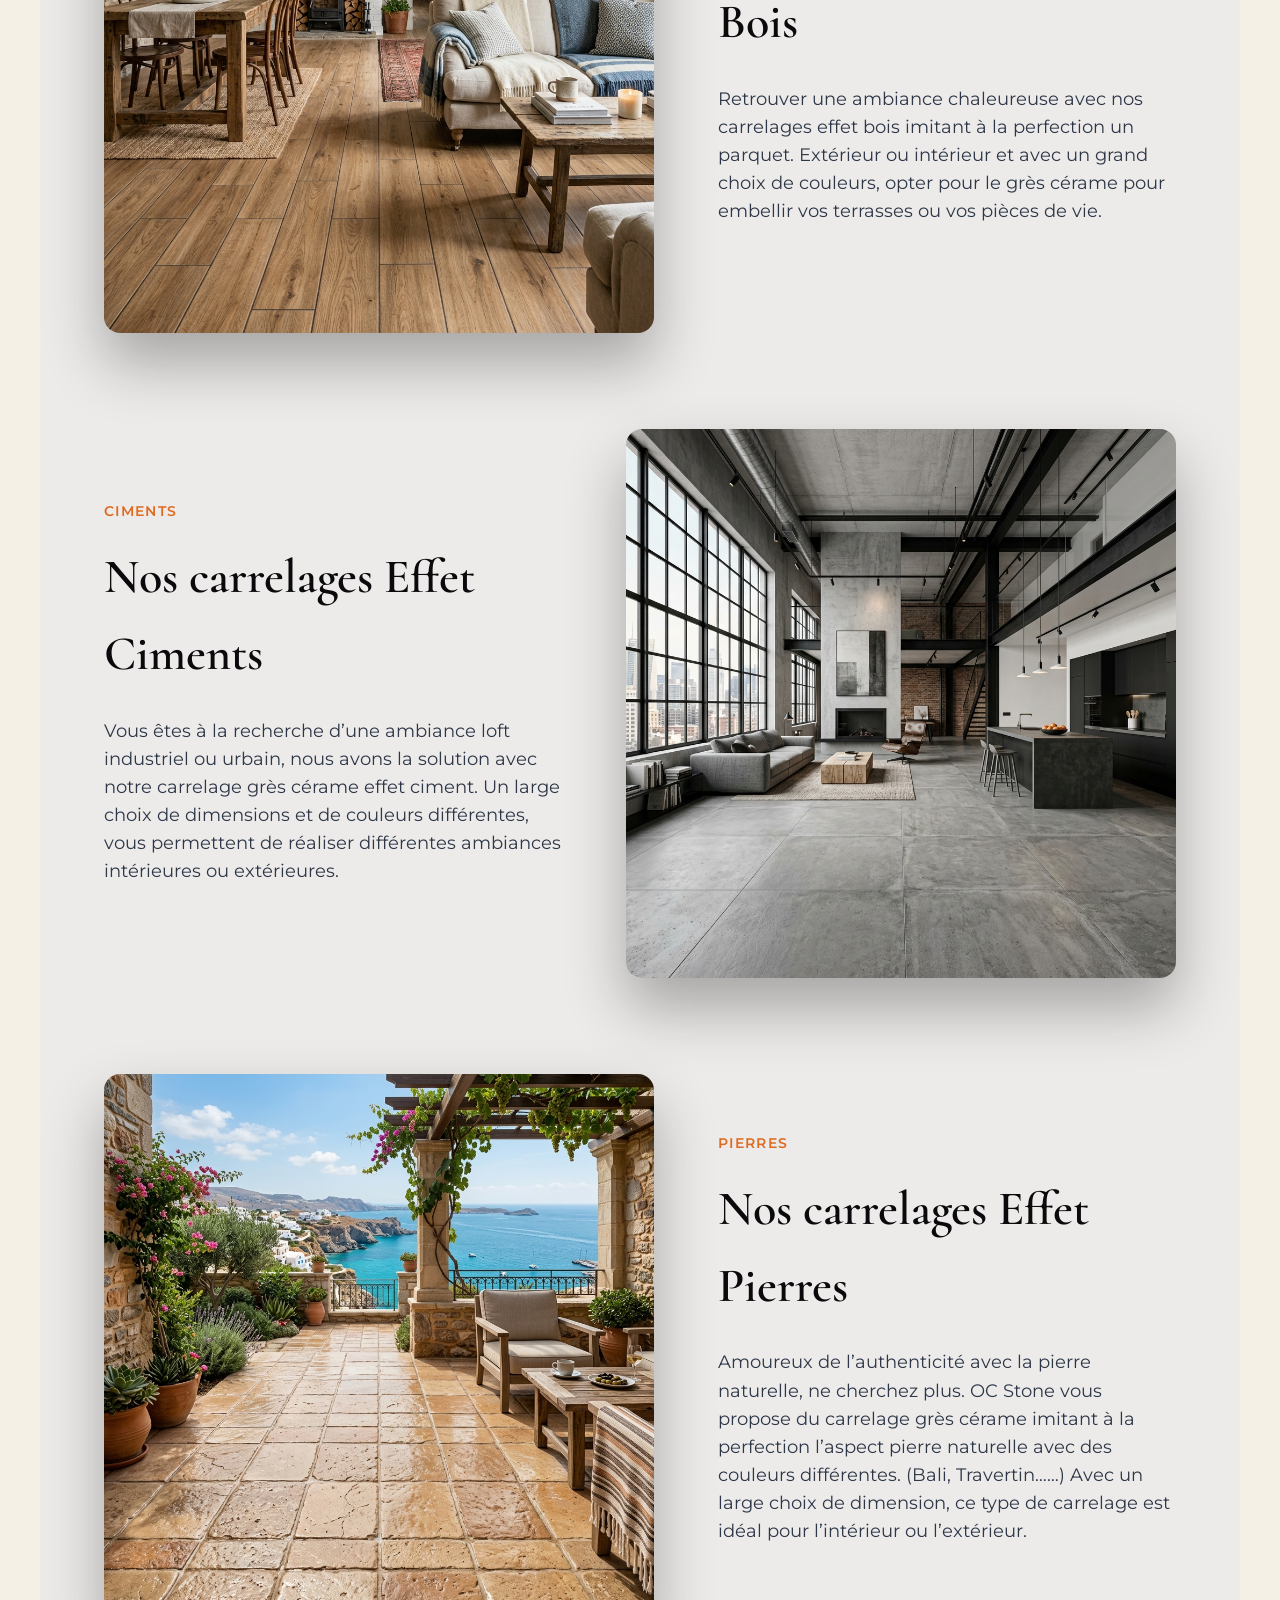
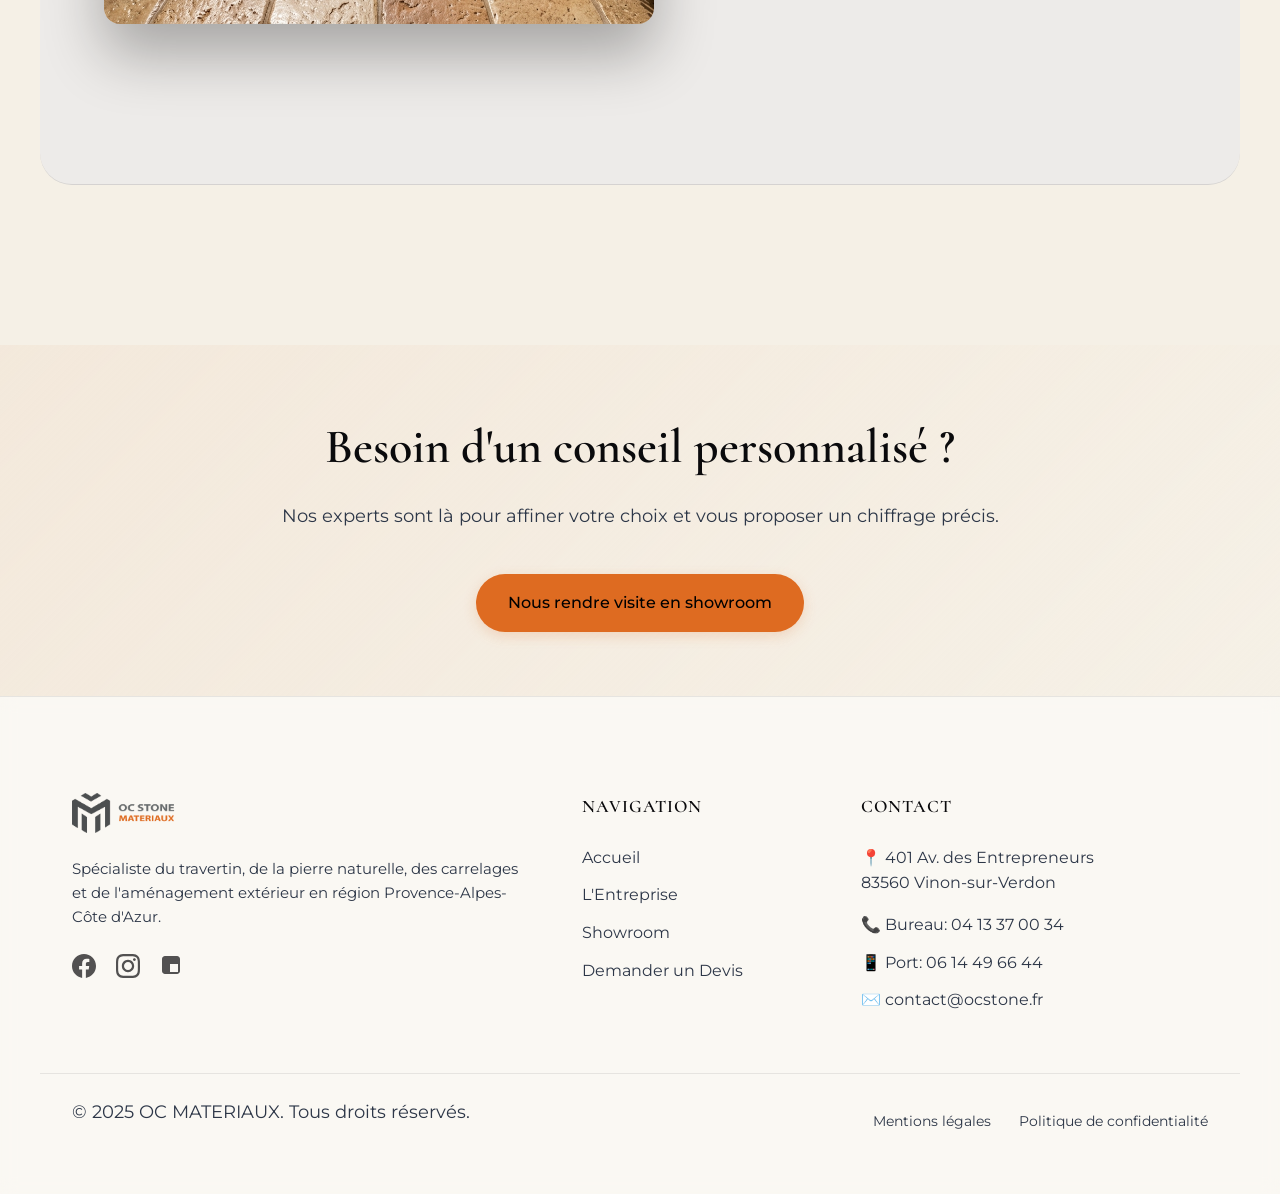
==== commit 29503f80: "Update LeBonCoin icon to the official 'overlapping squares' design on all pages" ====
--- a/carrelages.html
+++ b/carrelages.html
@@ -134,7 +134,7 @@
                         <svg viewBox="0 0 24 24"><path d="M12 2.163c3.204 0 3.584.012 4.85.07 3.252.148 4.771 1.691 4.919 4.919.058 1.265.069 1.645.069 4.849 0 3.205-.012 3.584-.069 4.849-.149 3.225-1.664 4.771-4.919 4.919-1.266.058-1.644.07-4.85.07-3.204 0-3.584-.012-4.849-.07-3.26-.149-4.771-1.699-4.919-4.92-.058-1.265-.07-1.644-.07-4.849 0-3.204.013-3.583.07-4.849.149-3.227 1.664-4.771 4.919-4.919 1.266-.057 1.645-.069 4.849-.069zm0-2.163c-3.259 0-3.667.014-4.947.072-4.358.2-6.78 2.618-6.98 6.98-.059 1.281-.073 1.689-.073 4.948 0 3.259.014 3.668.072 4.948.2 4.358 2.618 6.78 6.98 6.98 1.281.058 1.689.072 4.948.072 3.259 0 3.668-.014 4.948-.072 4.354-.2 6.782-2.618 6.979-6.98.059-1.28.073-1.689.073-4.948 0-3.259-.014-3.667-.072-4.947-.196-4.354-2.617-6.78-6.979-6.98-1.281-.059-1.69-.073-4.949-.073zm0 5.838c-3.403 0-6.162 2.759-6.162 6.162s2.759 6.163 6.162 6.163 6.162-2.759 6.162-6.163-2.759-6.162-6.162-6.162zm0 10.162c-2.209 0-4-1.79-4-4 0-2.209 1.791-4 4-4s4 1.791 4 4c0 2.21-1.791 4-4 4zm6.406-11.845c-.796 0-1.441.645-1.441 1.44s.645 1.44 1.441 1.44c.795 0 1.439-.645 1.439-1.44s-.644-1.44-1.439-1.44z"/></svg>
                     </a>
                     <a href="https://www.leboncoin.fr/boutique/5520637/oc_stone_materiaux.htm" target="_blank" rel="noopener" aria-label="LeBonCoin">
-                        <svg viewBox="0 0 24 24"><path d="M12 2c5.514 0 10 4.486 10 10s-4.486 10-10 10-10-4.486-10-10 4.486-10 10-10zm0-2c-6.627 0-12 5.373-12 12s5.373 12 12 12 12-5.373 12-12-5.373-12-12-12zm-3.5 13.5v-7h2v5h4v2h-6z"/></svg>
+                        <svg viewBox="0 0 24 24"><path d="M17 2H5C3.34 2 2 3.34 2 5v12c0 1.66 1.34 3 3 3h12c1.66 0 3-1.34 3-3V5c0-1.66-1.34-3-3-3zm1 16h-8v-8h8v8z"/></svg>
                     </a>
                 </div>
             </div>
--- a/styles.css
+++ b/styles.css
@@ -124,7 +124,7 @@
     display: flex;
     justify-content: space-between;
     align-items: center;
-    padding: 1.5rem 4rem;
+    padding: 0.75rem 4rem;
     z-index: 100;
     background: rgba(255, 255, 255, 0.85);
     -webkit-backdrop-filter: blur(12px);
@@ -139,7 +139,7 @@
     color: var(--text-main);
 }
 .navbar .logo img {
-    height: 55px;
+    height: 45px;
     width: auto;
 }
 .navbar nav {
@@ -413,6 +413,7 @@
 
 /* CTA Section */
 .cta-section {
+    margin-top: 10rem;
     padding: 4rem 2rem;
     background: linear-gradient(135deg, rgba(222, 107, 33, 0.05) 0%, var(--bg) 100%);
     position: relative;
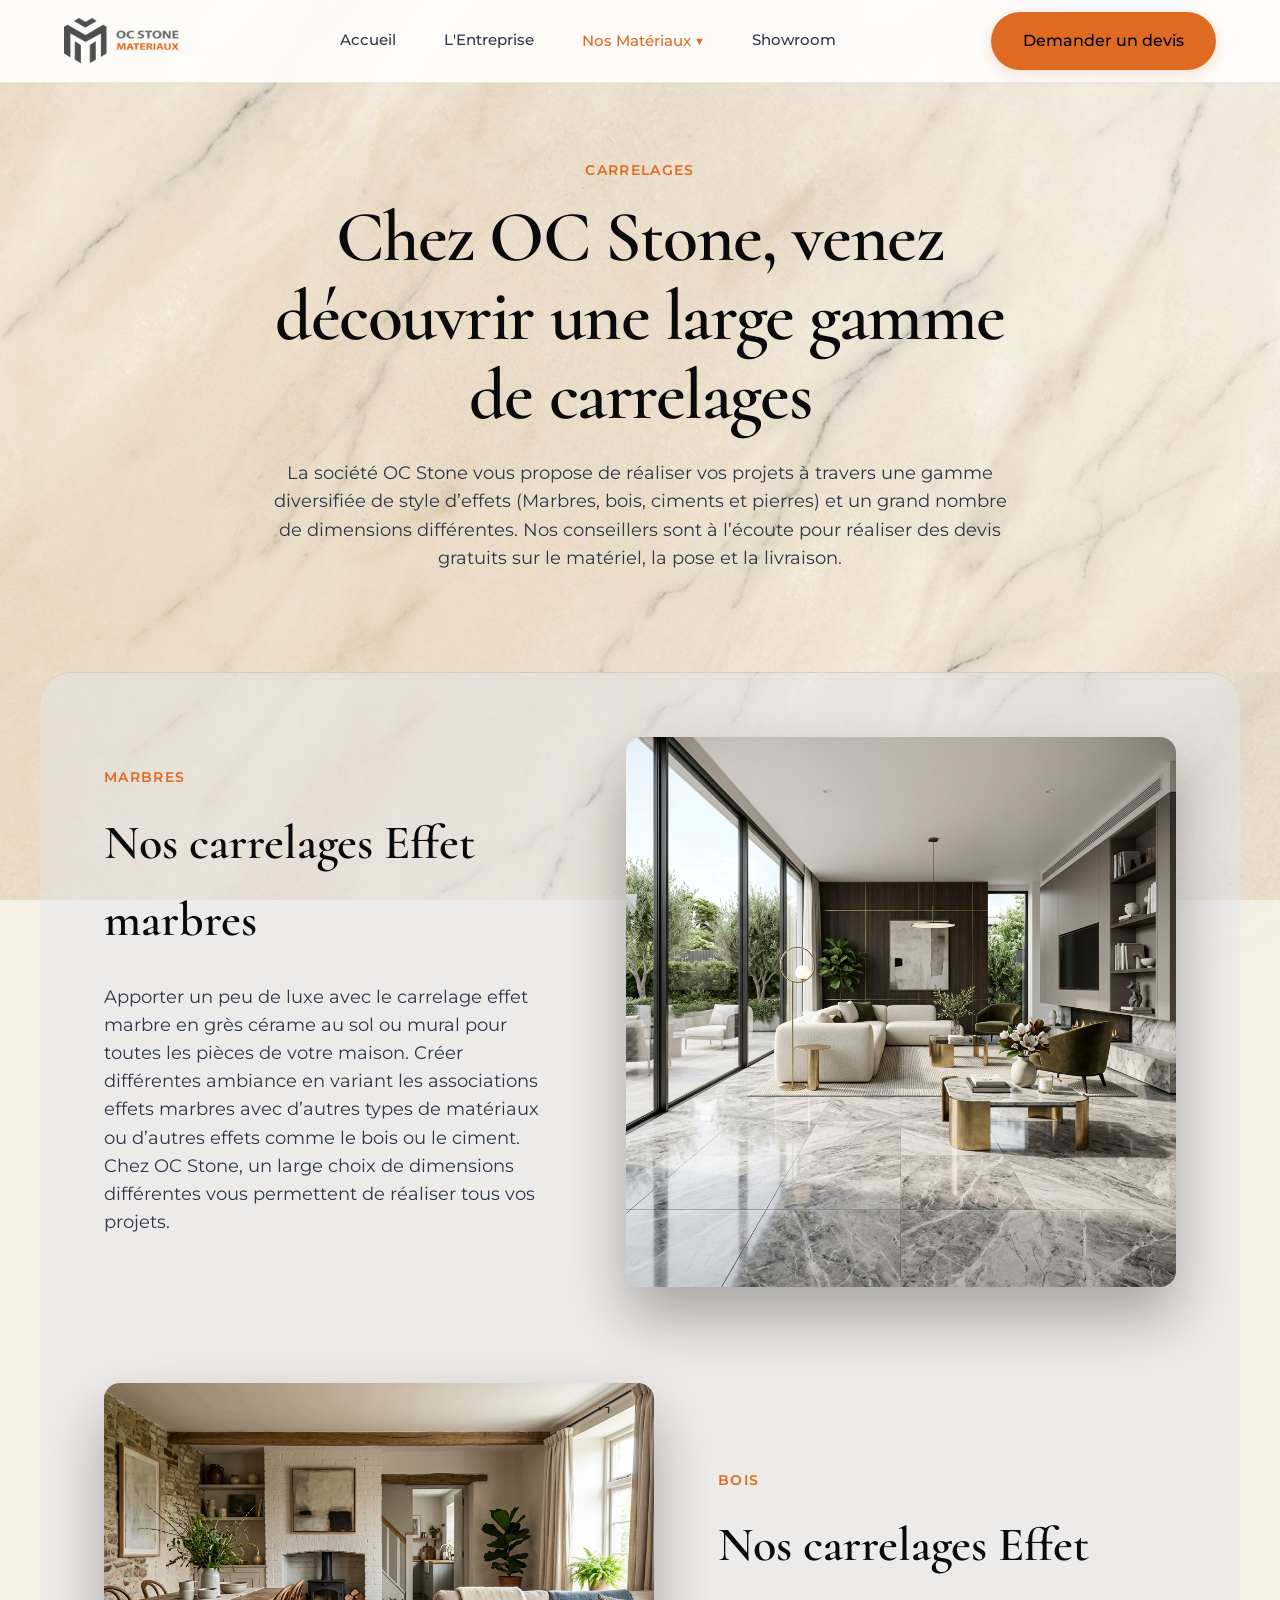
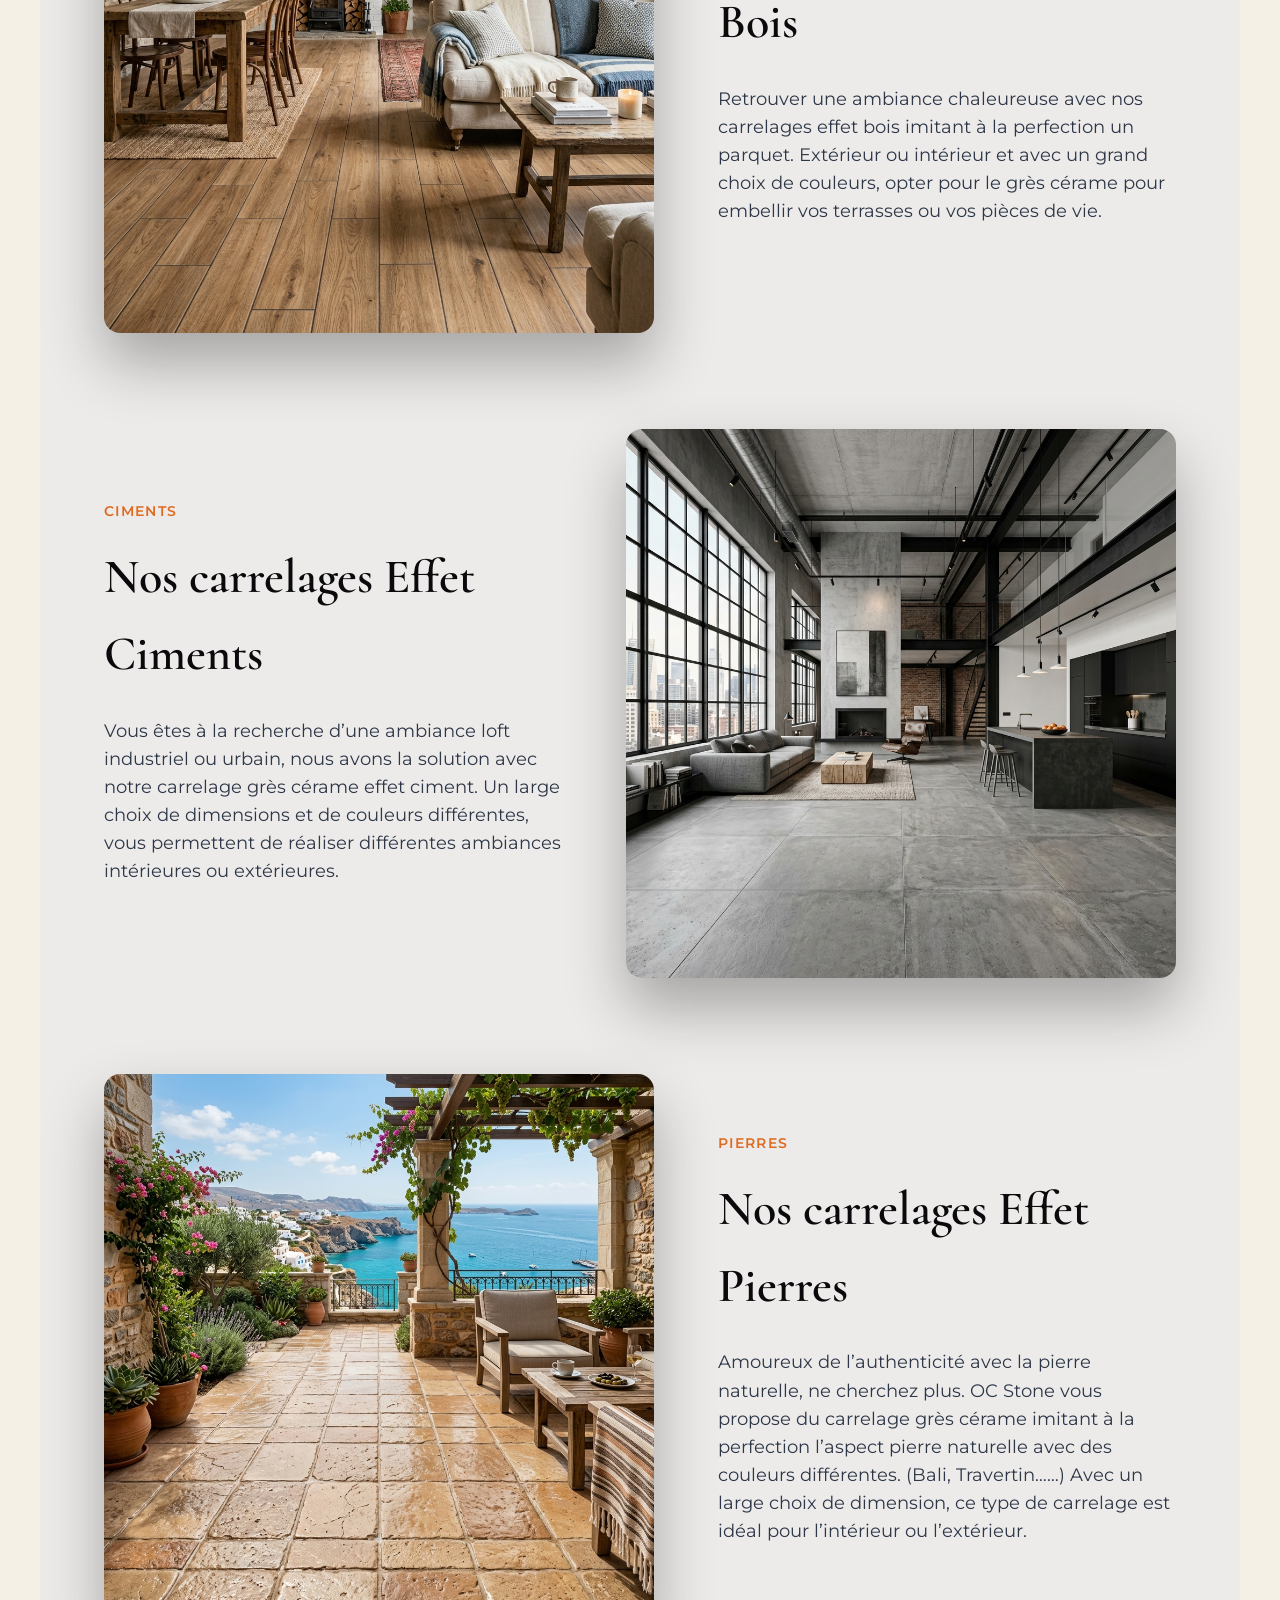
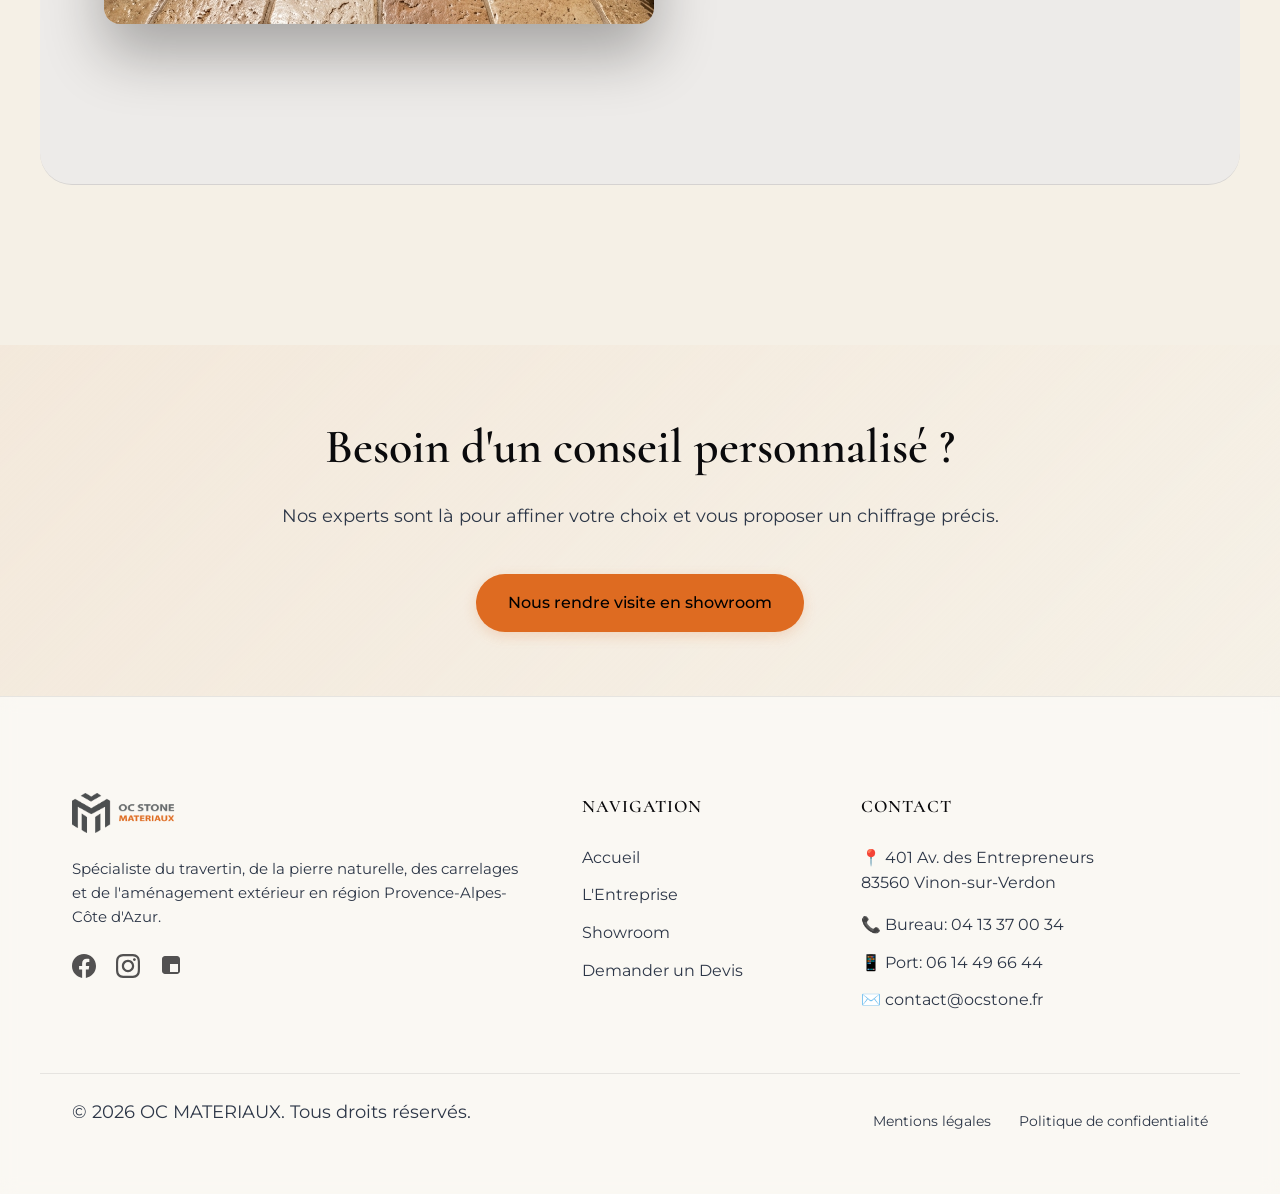
==== commit 3167b8ef: "chore: implement full SEO and Security (Sitemap, Robots, Social Meta, Alt tags, CSP)" ====
--- a/carrelages.html
+++ b/carrelages.html
@@ -7,6 +7,8 @@
     <title>Carrelages | OC Stone Matériaux</title>
     <meta name="description"
         content="Découvrez notre large gamme de carrelages grès cérame dans différents effets comme le marbre, le bois, le ciment et la pierre.">
+        <meta http-equiv="Content-Security-Policy" content="upgrade-insecure-requests">
+    <meta http-equiv="X-Content-Type-Options" content="nosniff">
     <link rel="stylesheet" href="styles.css">
     <link href="https://fonts.googleapis.com/css2?family=Cormorant:wght@400;500;600;700&family=Montserrat:wght@300;400;500;600&display=swap" rel="stylesheet">
 </head>
@@ -161,7 +163,7 @@
         </div>
         
         <div class="footer-bottom-bar container">
-            <p>&copy; 2025 OC MATERIAUX. Tous droits réservés.</p>
+            <p>&copy; 2026 OC MATERIAUX. Tous droits réservés.</p>
             <div class="footer-bottom-links">
                 <a href="#mentions">Mentions légales</a>
                 <a href="#confidentialite">Politique de confidentialité</a>
@@ -173,3 +175,4 @@
 
 </html>
 
+
--- a/styles.css
+++ b/styles.css
@@ -1095,3 +1095,88 @@
     width: 24px;
     fill: currentColor;
 }
+
+/* --- PREMIUM UI EFFECTS --- */
+
+/* 1. Background Noise / Grain Texture */
+.bg-noise {
+    position: fixed;
+    top: 0; left: 0;
+    width: 100vw; height: 100vh;
+    z-index: 9999;
+    pointer-events: none;
+    opacity: 0.03; /* Very subtle */
+    background-image: url("data:image/svg+xml,%3Csvg viewBox='0 0 200 200' xmlns='http://www.w3.org/2000/svg'%3BaseFilter id='noiseFilter'%3E%3CfeTurbulence type='fractalNoise' baseFrequency='0.65' numOctaves='3' stitchTiles='stitch'/%3E%3C/feTurbulence%3E%3C/filter%3E%3Crect width='100%25' height='100%25' filter='url(%23noiseFilter)'/%3E%3C/svg%3E");
+}
+
+/* 2. Scroll Progress Bar */
+.scroll-progress {
+    position: fixed;
+    top: 0; left: 0;
+    height: 3px;
+    background: linear-gradient(to right, var(--primary), var(--cta-hover));
+    z-index: 1001;
+    width: 0%;
+    transition: width 0.1s ease-out;
+}
+
+/* 3. Reveal Animations */
+.reveal-up {
+    opacity: 0;
+    transform: translateY(40px);
+    transition: opacity 1s cubic-bezier(0.16, 1, 0.3, 1), transform 1s cubic-bezier(0.16, 1, 0.3, 1);
+}
+
+.reveal-active {
+    opacity: 1 !important;
+    transform: translateY(0) !important;
+}
+
+/* 4. Glass Glow (Follow Me) */
+.glass-glow-container {
+    position: relative;
+    overflow: hidden;
+}
+
+.glass-glow-effect {
+    position: absolute;
+    top: 0; left: 0;
+    width: 100%; height: 100%;
+    pointer-events: none;
+    background: radial-gradient(400px circle at var(--x) var(--y), rgba(255, 255, 255, 0.08), transparent 40%);
+    z-index: 2;
+}
+
+/* Ensure tilt cards have depth context */
+.tilt-card {
+    transition: transform 0.1s ease-out;
+    transform-style: preserve-3d;
+    perspective: 1000px;
+}
+
+.tilt-card > * {
+    transform: translateZ(50px); /* Internal elements pop out slightly */
+}
+
+/* Magnetic Button helper */
+.magnetic-wrap {
+    display: inline-block;
+    transition: transform 0.3s cubic-bezier(0.23, 1, 0.32, 1);
+}
+
+/* 3D Embed Styles */
+.sketchfab-wrapper {
+    border-radius: 1.5rem;
+    overflow: hidden;
+    box-shadow: 0 30px 60px rgba(0,0,0,0.4);
+    background: rgba(0,0,0,0.1);
+    position: relative;
+    width: 100%;
+}
+
+.sketchfab-iframe {
+    width: 100%;
+    height: 600px;
+    border: none;
+    display: block;
+}
